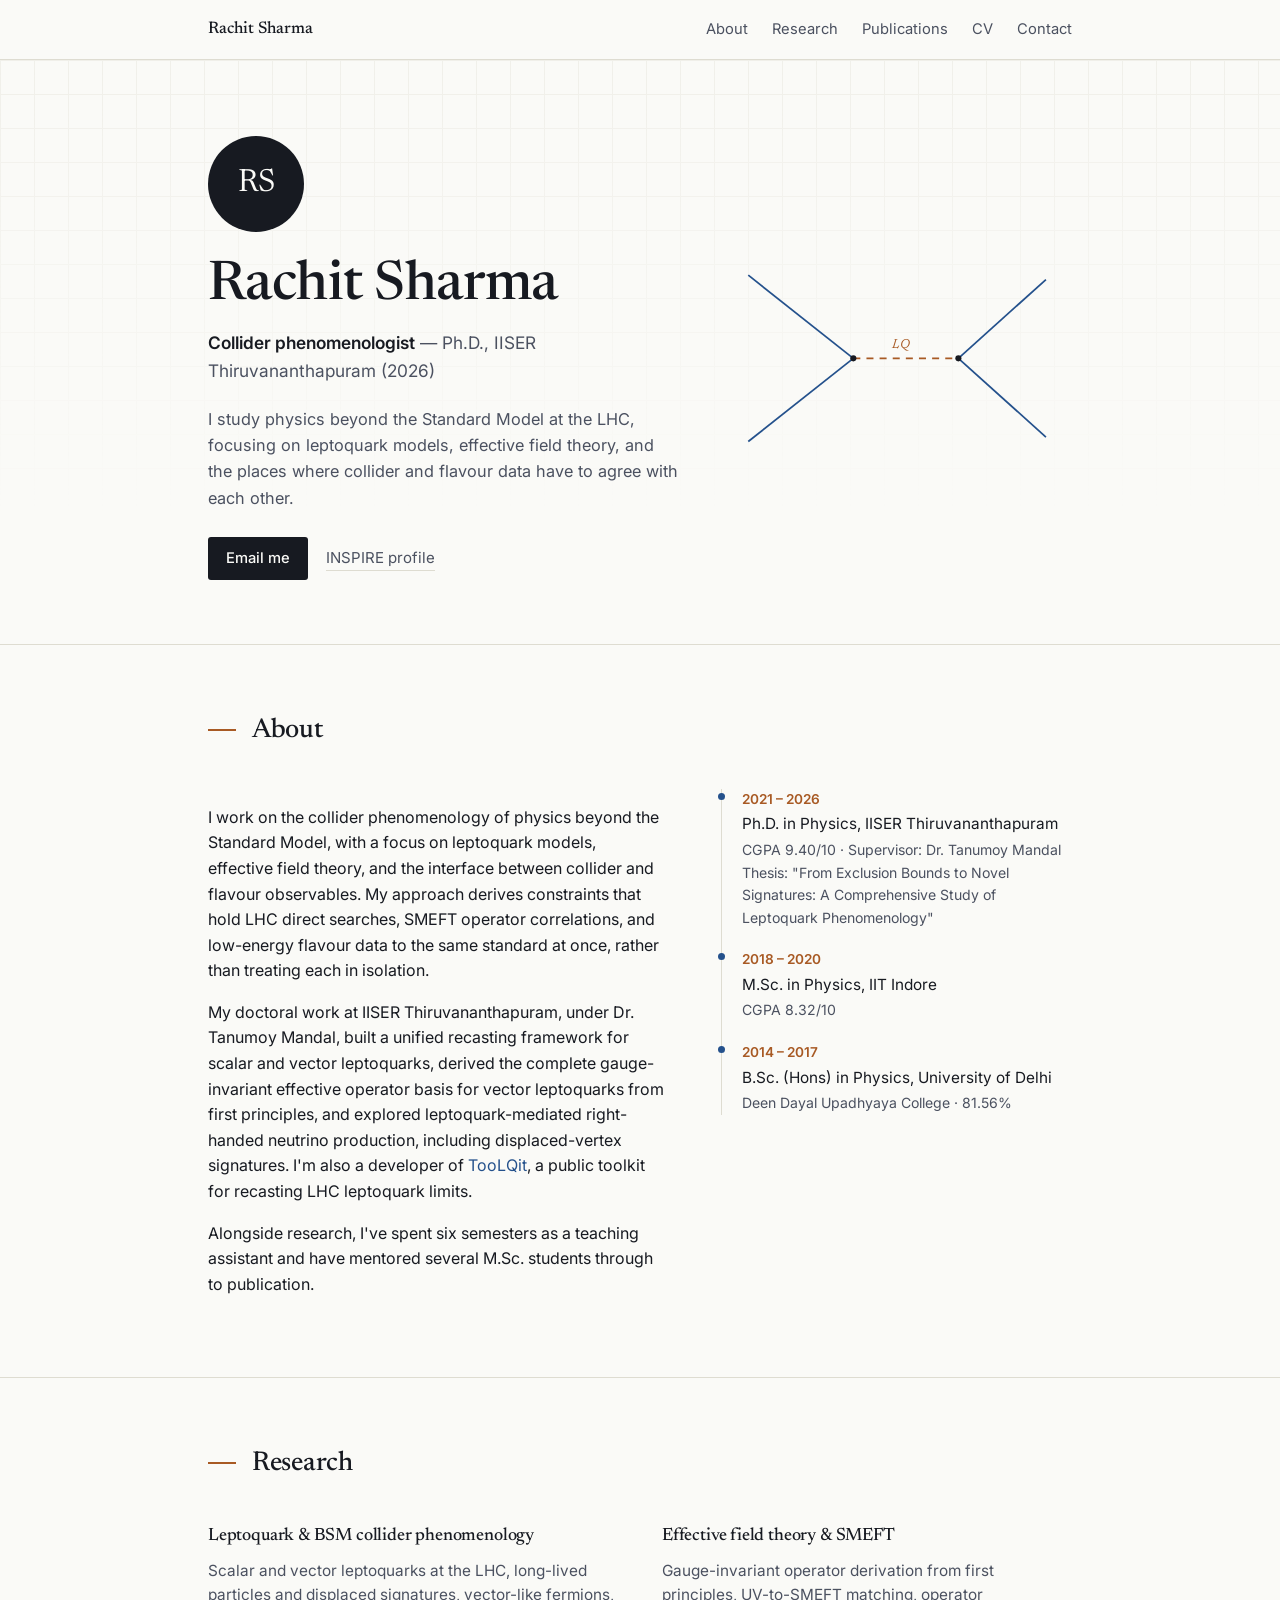
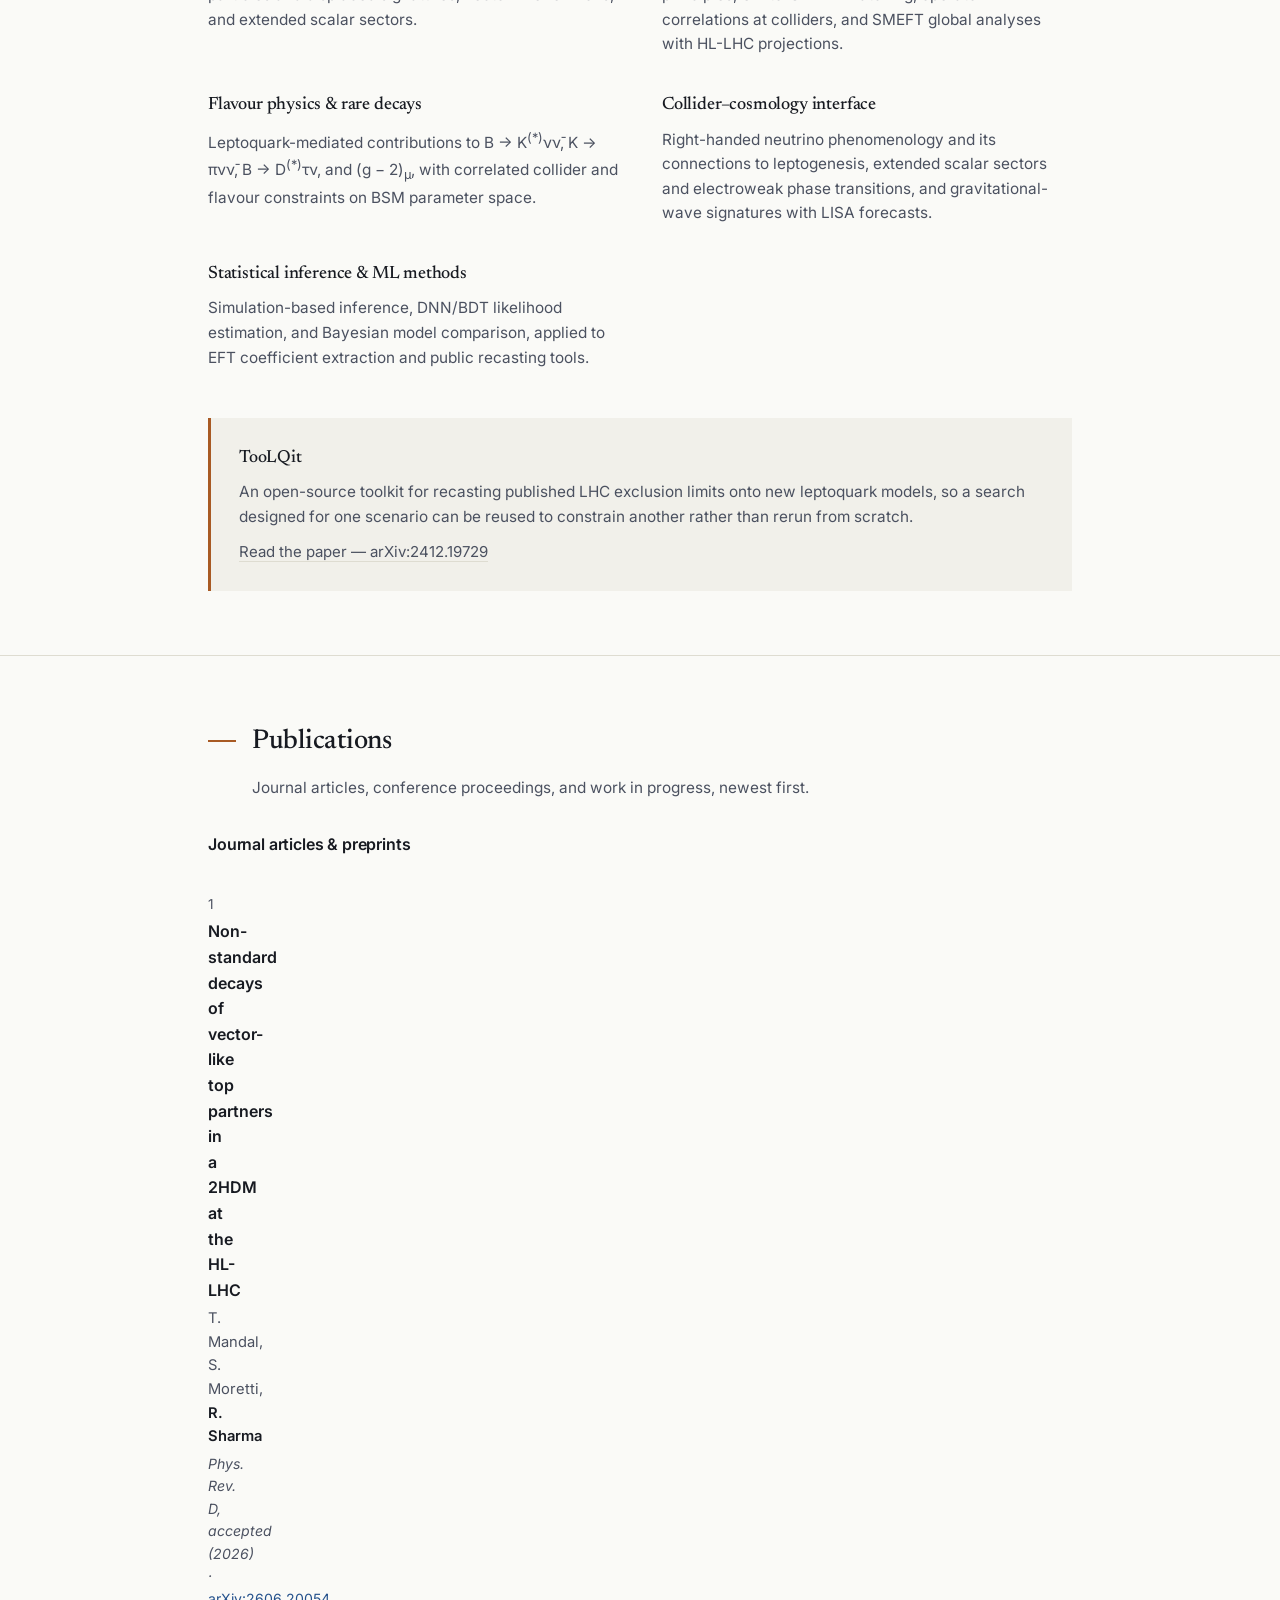
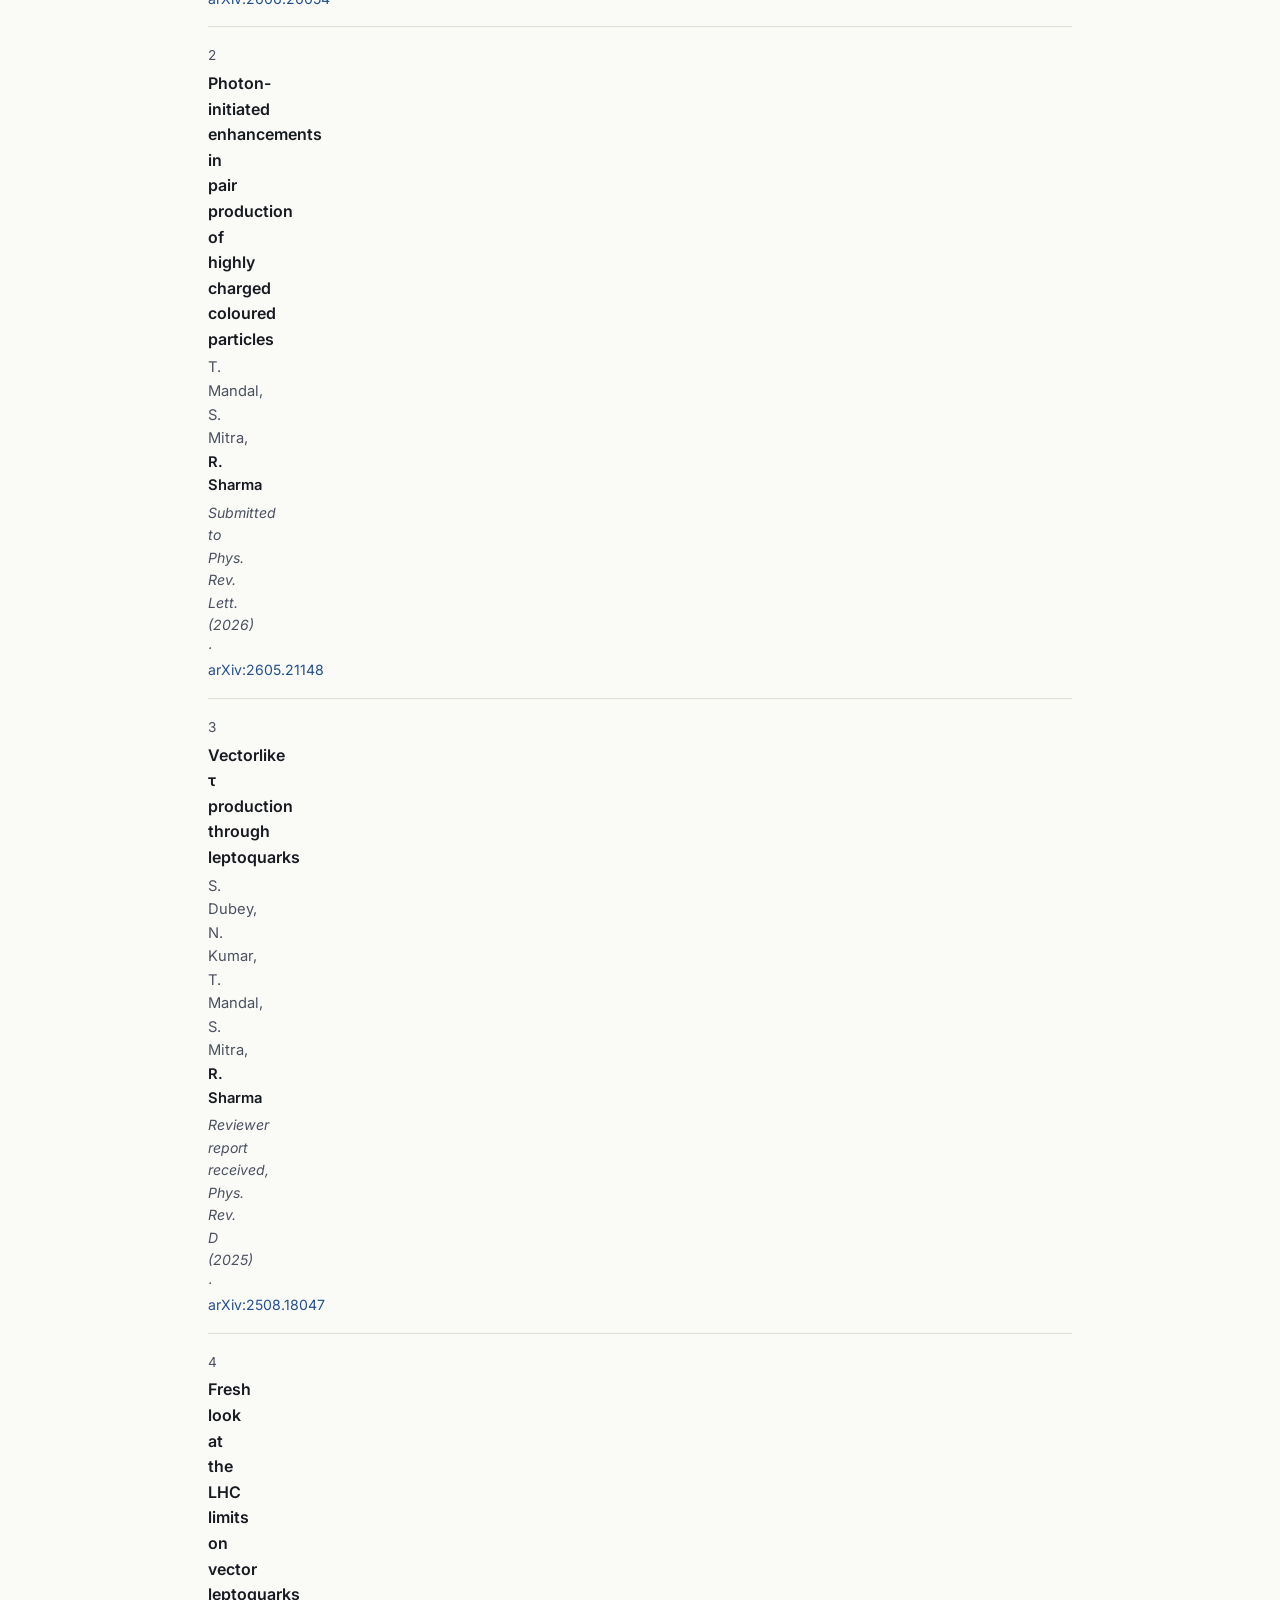
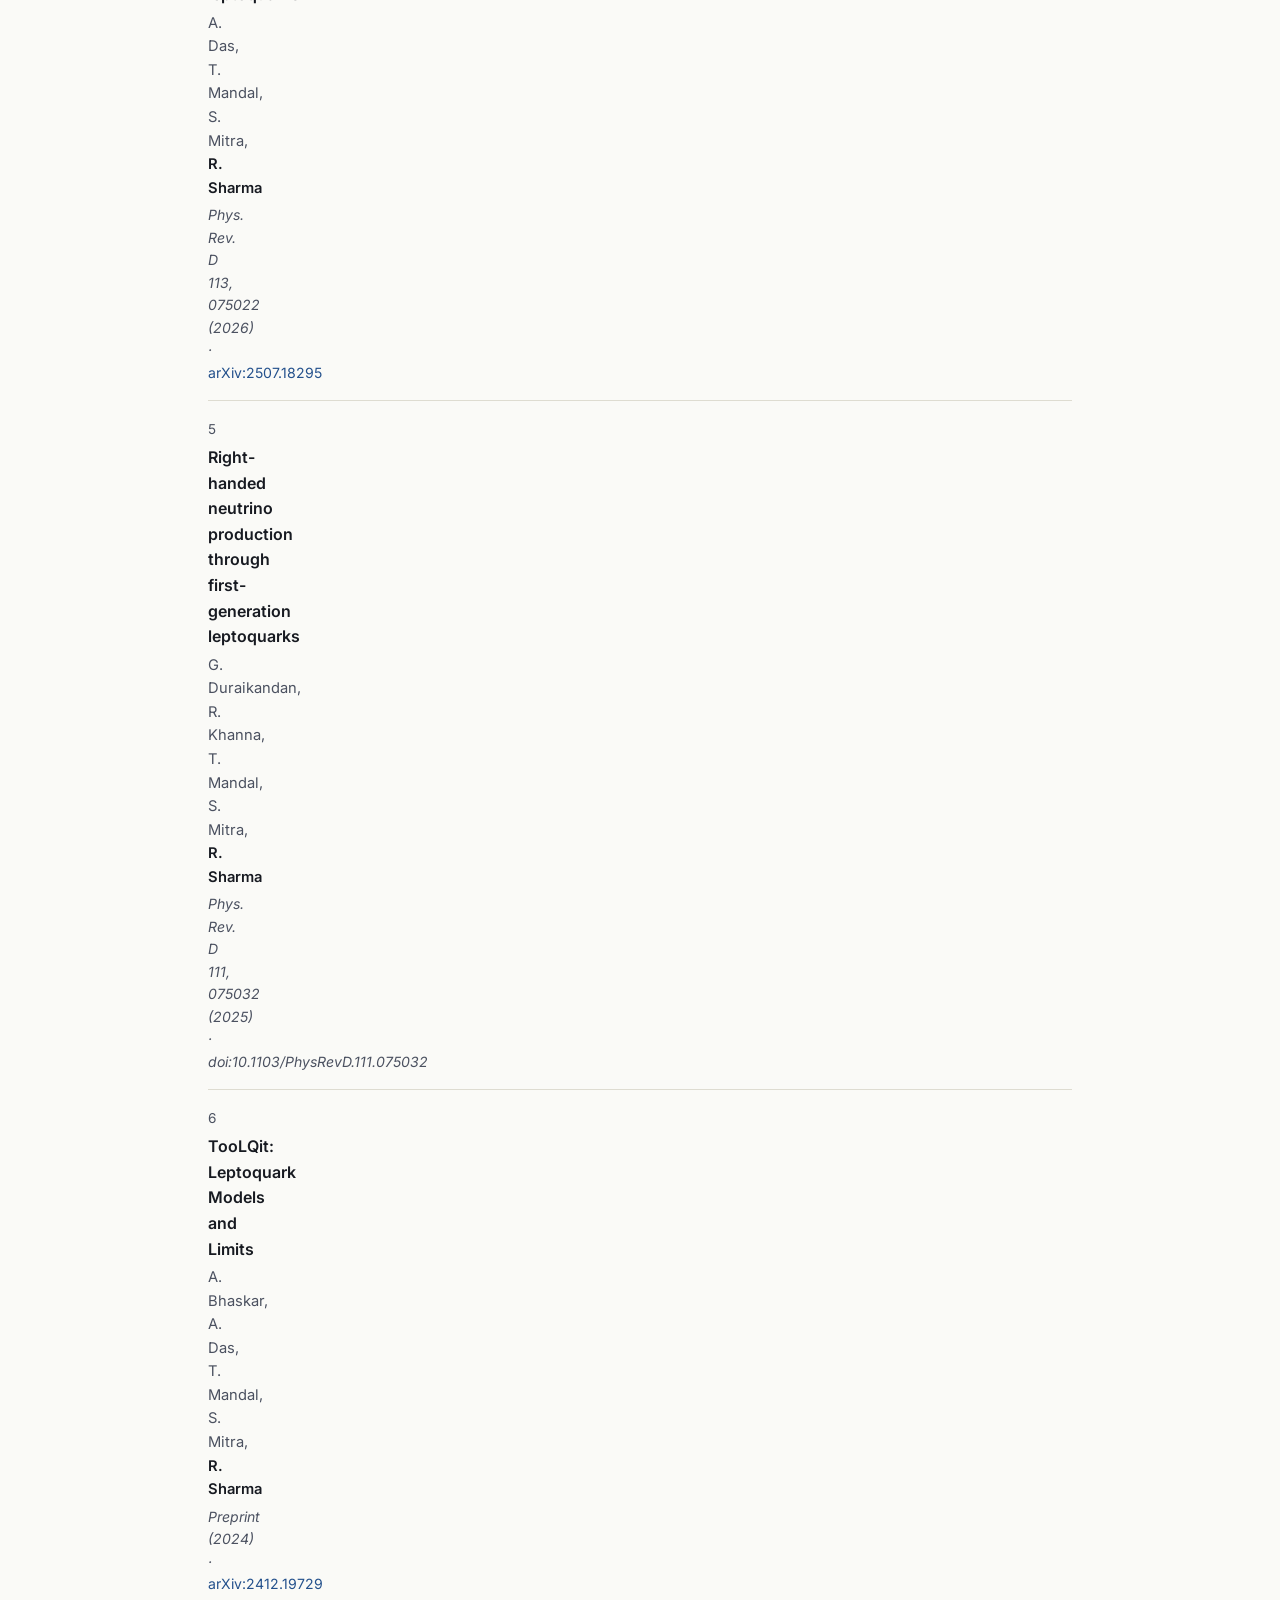
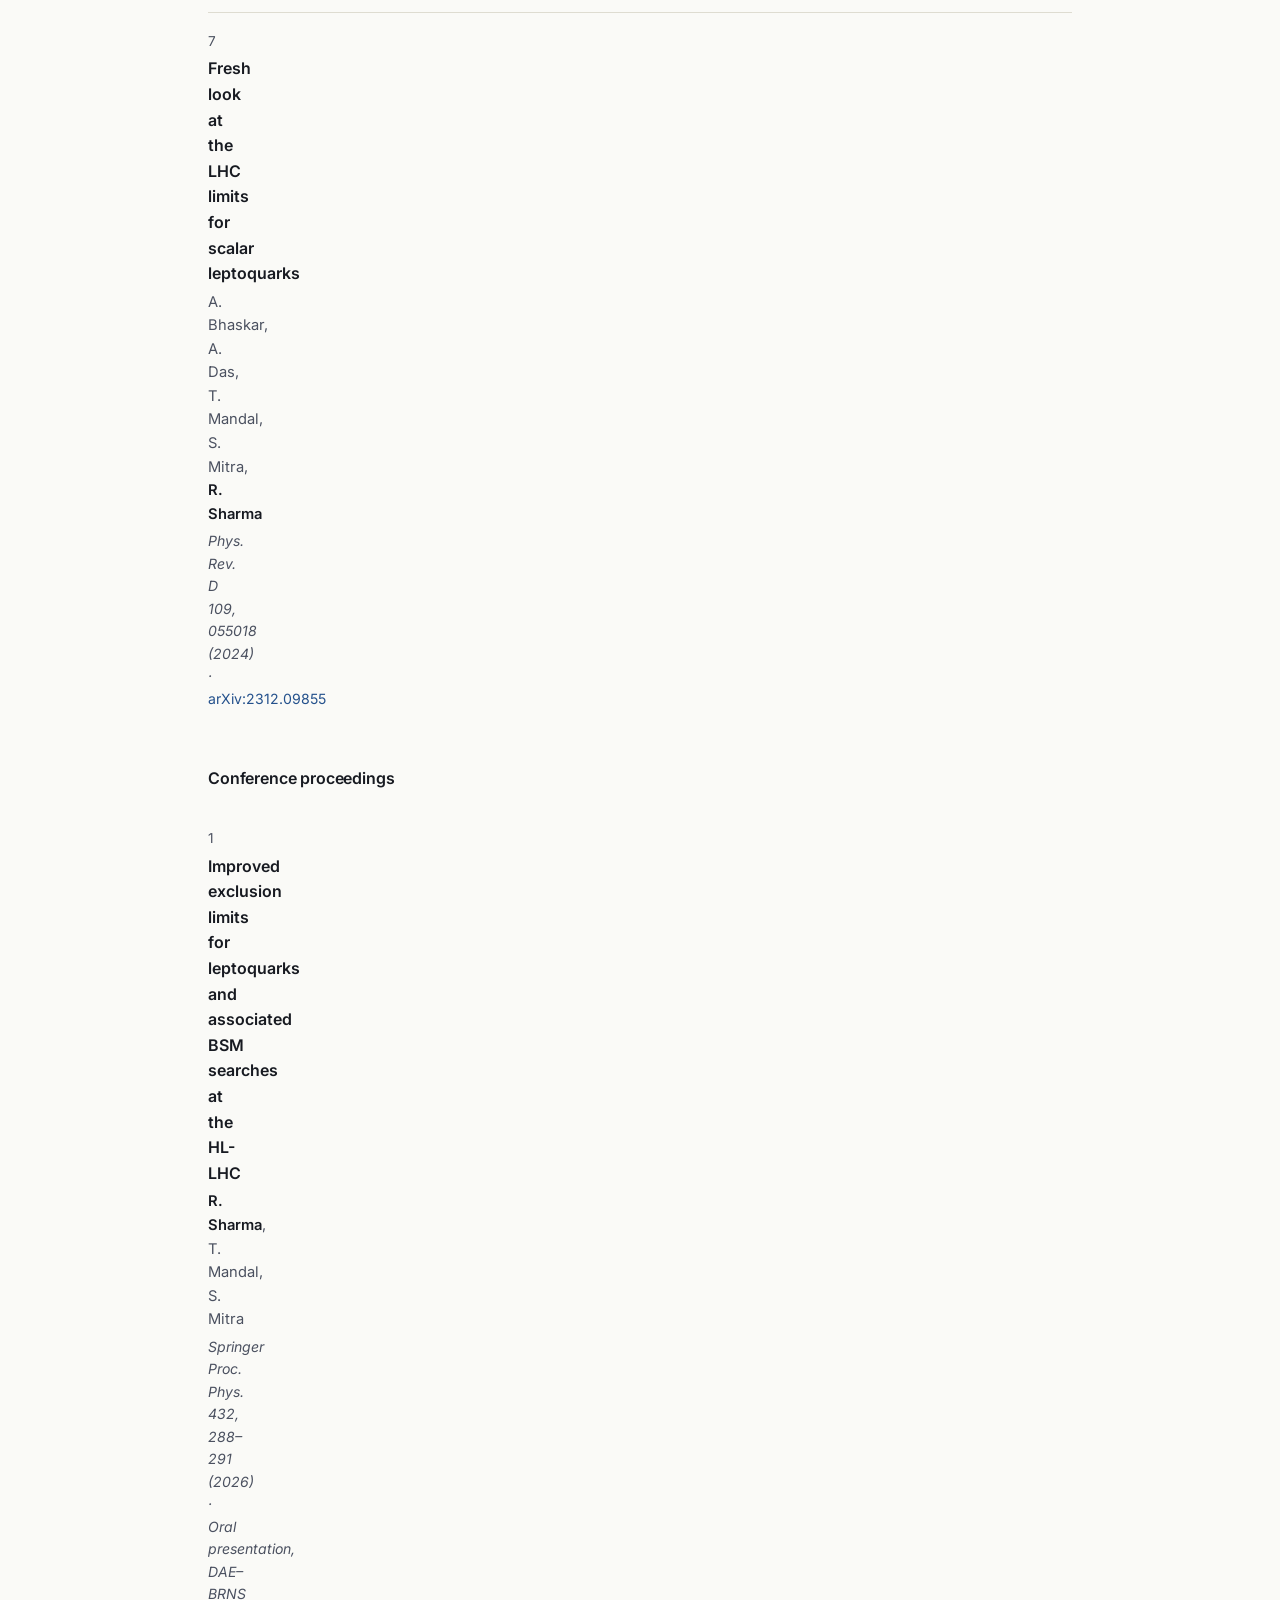
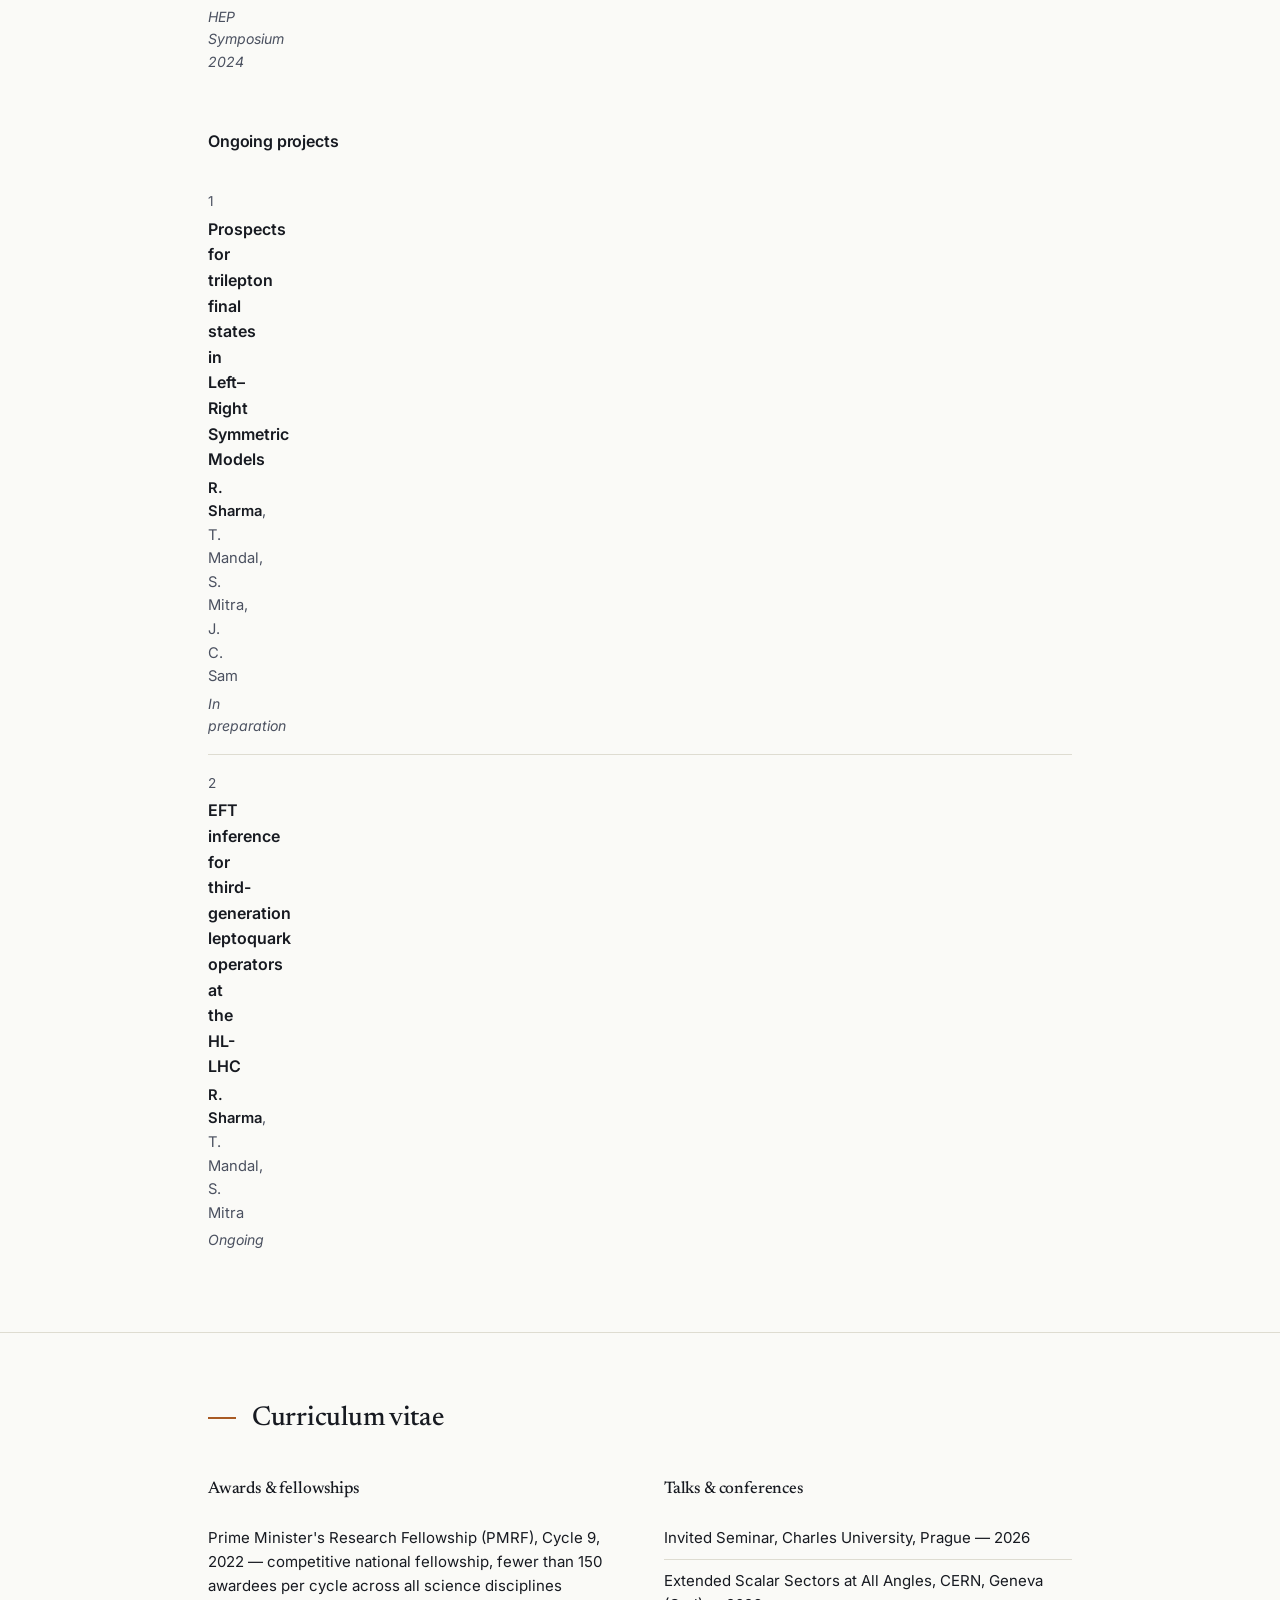
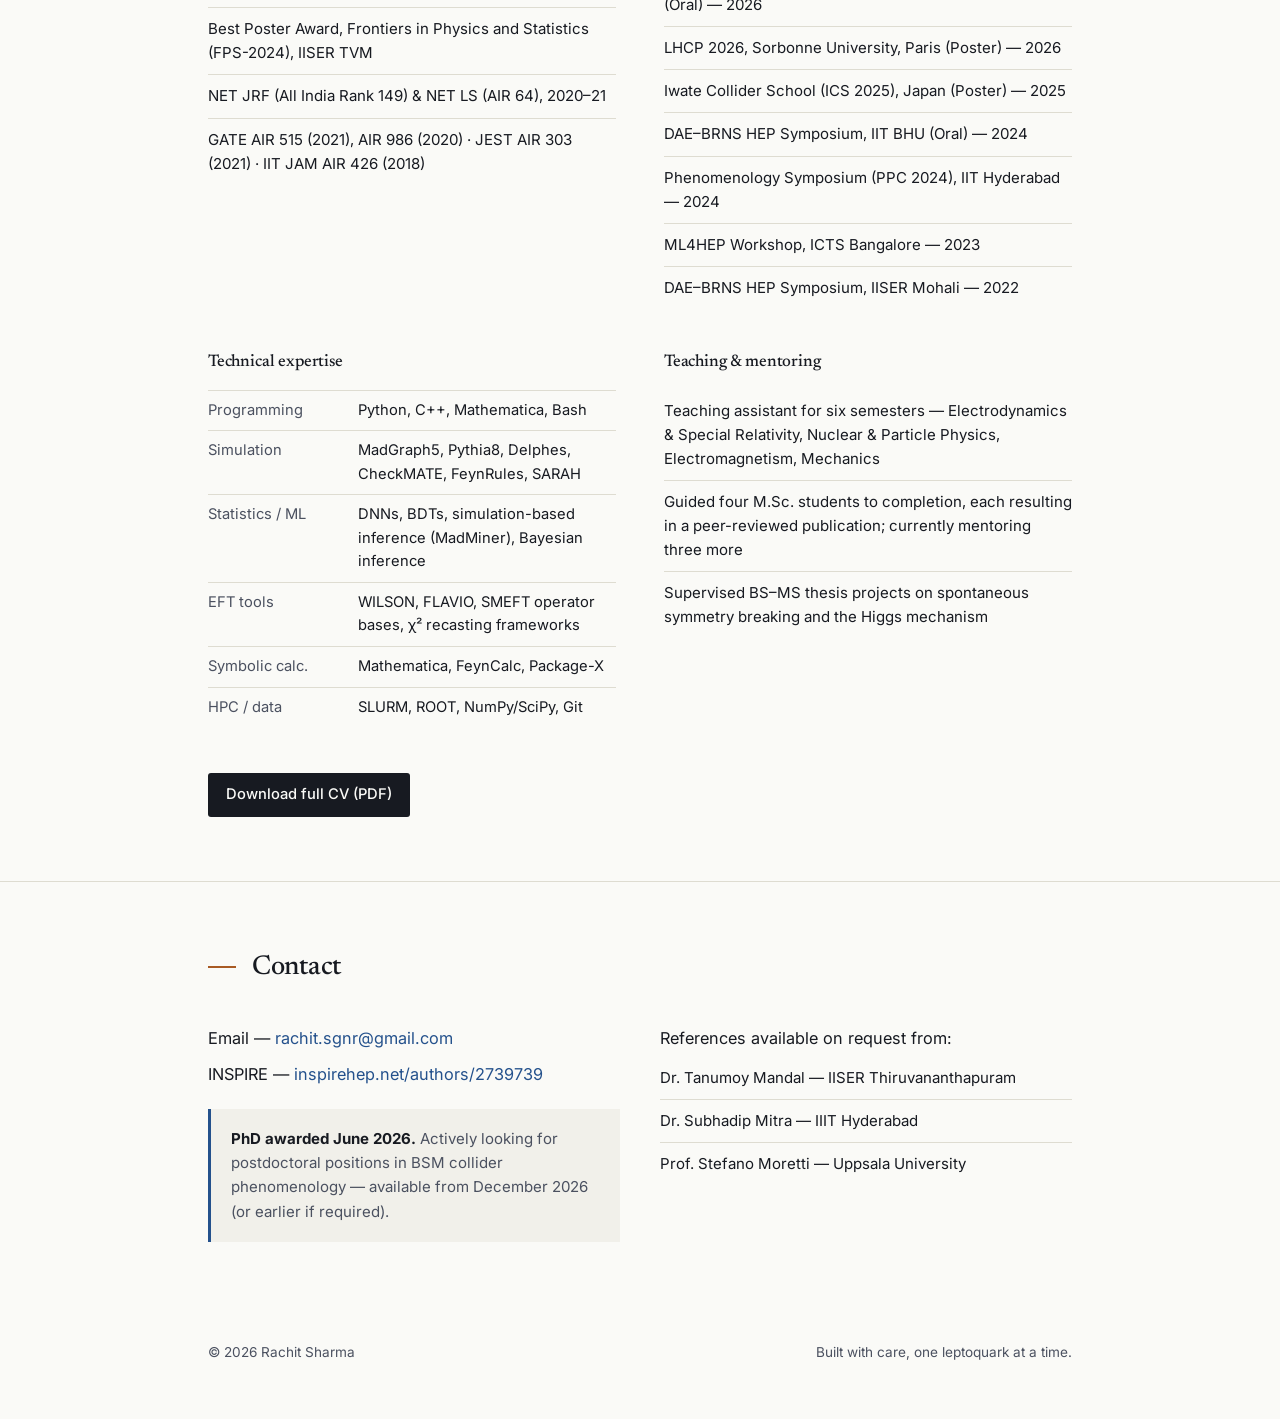
==== index.html @ a9fa2227 "Add files via upload" ====
<!DOCTYPE html>
<html lang="en">
<head>
<meta charset="UTF-8">
<meta name="viewport" content="width=device-width, initial-scale=1.0">
<title>Rachit Sharma — Collider Phenomenology</title>
<meta name="description" content="Rachit Sharma is a physicist working on the collider phenomenology of leptoquarks, effective field theory, and the flavour–collider interface.">
<meta property="og:title" content="Rachit Sharma">
<meta property="og:description" content="Collider phenomenologist working on leptoquarks, effective field theory, and the flavour–collider interface.">
<meta property="og:type" content="website">
<link rel="icon" href="data:image/svg+xml,%3Csvg xmlns='http://www.w3.org/2000/svg' viewBox='0 0 64 64'%3E%3Crect width='64' height='64' rx='10' fill='%23171A21'/%3E%3Ctext x='32' y='44' font-family='Georgia,serif' font-size='34' fill='%23FAFAF7' text-anchor='middle'%3ER%3C/text%3E%3C/svg%3E">
<link rel="preconnect" href="https://fonts.googleapis.com">
<link rel="preconnect" href="https://fonts.gstatic.com" crossorigin>
<link href="https://fonts.googleapis.com/css2?family=Newsreader:ital,wght@0,400;0,500;0,600;1,400;1,500&family=Inter:wght@400;500;600;700&display=swap" rel="stylesheet">
<style>
  :root{
    --paper:#FAFAF7;
    --paper-alt:#F1F0EA;
    --ink:#171A21;
    --ink-soft:#4B5160;
    --line:#DEDCD1;
    --accent:#24518C;
    --accent-warm:#A85A24;
  }

  *{box-sizing:border-box;}
  html{scroll-behavior:smooth;}

  body{
    margin:0;
    background:var(--paper);
    color:var(--ink);
    font-family:'Inter',-apple-system,BlinkMacSystemFont,"Segoe UI",sans-serif;
    font-size:16px;
    line-height:1.6;
    -webkit-font-smoothing:antialiased;
  }

  h1,h2,h3,.serif{
    font-family:'Newsreader', Georgia, 'Times New Roman', serif;
    font-weight:500;
    letter-spacing:-0.01em;
    color:var(--ink);
  }

  a{color:var(--accent); text-decoration:none;}
  a:hover{text-decoration:underline;}
  a:focus-visible, button:focus-visible{
    outline:2px solid var(--accent);
    outline-offset:3px;
  }

  .wrap{
    max-width:920px;
    margin:0 auto;
    padding:0 28px;
  }
  .prose{max-width:640px;}

  /* ---------- Nav ---------- */
  header.site{
    position:sticky; top:0; z-index:20;
    background:rgba(250,250,247,0.92);
    backdrop-filter:saturate(180%) blur(8px);
    border-bottom:1px solid var(--line);
  }
  .navbar{
    display:flex; align-items:center; justify-content:space-between;
    padding:16px 28px;
    max-width:920px; margin:0 auto;
  }
  .navbar .name{
    font-family:'Newsreader', serif;
    font-size:1.05rem;
    font-weight:500;
  }
  .navbar .name a{color:var(--ink);}
  nav.links{display:flex; gap:24px;}
  nav.links a{
    color:var(--ink-soft);
    font-size:0.92rem;
  }
  nav.links a:hover{color:var(--accent); text-decoration:none;}
  .nav-toggle{display:none;}

  @media (max-width:640px){
    nav.links{
      position:fixed; inset:56px 0 auto 0;
      background:var(--paper);
      border-bottom:1px solid var(--line);
      flex-direction:column;
      gap:0;
      padding:8px 28px 16px;
      transform:translateY(-8px);
      opacity:0;
      pointer-events:none;
      transition:opacity .15s ease, transform .15s ease;
    }
    nav.links a{padding:10px 0; border-bottom:1px solid var(--line);}
    nav.links a:last-child{border-bottom:none;}
    .nav-toggle{
      display:inline-flex; align-items:center; justify-content:center;
      width:34px; height:34px;
      background:none; border:1px solid var(--line); border-radius:6px;
      cursor:pointer;
    }
    .nav-toggle span, .nav-toggle span::before, .nav-toggle span::after{
      content:""; display:block; width:16px; height:1.5px; background:var(--ink);
      position:relative;
    }
    .nav-toggle span::before{position:absolute; top:-5px;}
    .nav-toggle span::after{position:absolute; top:5px;}
    body.nav-open nav.links{opacity:1; pointer-events:auto; transform:translateY(0);}
  }

  /* ---------- Hero ---------- */
  .hero{
    position:relative;
    padding:76px 0 64px;
    overflow:hidden;
  }
  .hero::before{
    content:"";
    position:absolute; inset:0;
    background-image:
      linear-gradient(var(--line) 1px, transparent 1px),
      linear-gradient(90deg, var(--line) 1px, transparent 1px);
    background-size:34px 34px;
    opacity:0.35;
    mask-image:linear-gradient(to bottom, black, transparent 78%);
    -webkit-mask-image:linear-gradient(to bottom, black, transparent 78%);
  }
  .hero-inner{
    position:relative;
    display:grid;
    grid-template-columns:1.15fr 0.85fr;
    gap:40px;
    align-items:center;
  }
  .eyebrow-photo{
    width:96px; height:96px; border-radius:50%;
    background:var(--ink);
    color:var(--paper);
    display:flex; align-items:center; justify-content:center;
    font-family:'Newsreader', serif;
    font-size:2rem;
    margin-bottom:26px;
  }
  h1.title{
    font-size:clamp(2.4rem, 5vw, 3.4rem);
    line-height:1.05;
    margin:0 0 14px;
  }
  .role-line{
    font-size:1.08rem;
    color:var(--ink-soft);
    margin:0 0 22px;
  }
  .role-line strong{color:var(--ink); font-weight:600;}
  .hero p.lead{
    max-width:54ch;
    color:var(--ink-soft);
    font-size:1.02rem;
    margin:0 0 26px;
  }
  .hero-links{display:flex; gap:18px; flex-wrap:wrap; align-items:center;}
  .btn{
    display:inline-block;
    padding:10px 18px;
    background:var(--ink);
    color:var(--paper);
    border-radius:3px;
    font-size:0.92rem;
    font-weight:500;
  }
  .btn:hover{background:var(--accent); text-decoration:none; color:var(--paper);}
  .text-link{font-size:0.94rem; color:var(--ink-soft); border-bottom:1px solid var(--line);}
  .text-link:hover{color:var(--accent); border-color:var(--accent); text-decoration:none;}

  .diagram-wrap{position:relative;}
  .diagram-wrap svg{width:100%; height:auto; display:block;}

  @media (max-width:760px){
    .hero-inner{grid-template-columns:1fr;}
    .diagram-wrap{order:-1; max-width:260px; margin:0 auto 8px;}
  }

  /* ---------- Sections ---------- */
  section{
    padding:64px 0;
    border-top:1px solid var(--line);
  }
  .section-head{
    display:flex;
    gap:16px;
    align-items:baseline;
    margin-bottom:36px;
  }
  .section-head .rule{
    width:28px; height:2px; background:var(--accent-warm);
    flex:none;
    transform:translateY(-6px);
  }
  .section-head h2{font-size:1.7rem; margin:0;}
  .section-sub{
    color:var(--ink-soft);
    font-size:0.96rem;
    margin:-24px 0 32px 44px;
  }

  /* About / timeline */
  .about-grid{
    display:grid;
    grid-template-columns:1.3fr 1fr;
    gap:56px;
  }
  .timeline{list-style:none; margin:0; padding:0;}
  .timeline li{
    padding:0 0 20px 20px;
    border-left:1px solid var(--line);
    position:relative;
  }
  .timeline li:last-child{padding-bottom:0;}
  .timeline li::before{
    content:"";
    position:absolute; left:-4px; top:4px;
    width:7px; height:7px; border-radius:50%;
    background:var(--accent);
  }
  .timeline .yr{font-size:0.85rem; color:var(--accent-warm); font-weight:600;}
  .timeline .what{margin:2px 0 0; font-size:0.96rem;}
  .timeline .sub{color:var(--ink-soft); font-size:0.88rem; margin:2px 0 0;}

  @media (max-width:760px){
    .about-grid{grid-template-columns:1fr; gap:36px;}
  }

  /* Research */
  .topics{
    display:grid;
    grid-template-columns:1fr 1fr;
    gap:34px 44px;
  }
  .topic h3{font-size:1.12rem; margin:0 0 8px;}
  .topic p{color:var(--ink-soft); font-size:0.96rem; margin:0;}
  @media (max-width:760px){.topics{grid-template-columns:1fr;}}

  .callout{
    margin-top:48px;
    padding:26px 28px;
    background:var(--paper-alt);
    border-left:3px solid var(--accent-warm);
  }
  .callout h3{margin:0 0 8px; font-size:1.1rem;}
  .callout p{margin:0 0 10px; color:var(--ink-soft); font-size:0.96rem;}

  /* Publications */
  .pub-group{margin-bottom:40px;}
  .pub-group:last-child{margin-bottom:0;}
  .pub-group > h3{
    font-size:1rem; text-transform:none; font-weight:600;
    color:var(--ink); margin:0 0 18px;
    font-family:'Inter', sans-serif;
  }
  ol.pubs{list-style:none; margin:0; padding:0; counter-reset:pub;}
  ol.pubs li{
    counter-increment:pub;
    padding:16px 0;
    border-top:1px solid var(--line);
    display:grid;
    grid-template-columns:26px 1fr;
    gap:4px 14px;
  }
  ol.pubs li:first-child{border-top:none;}
  ol.pubs li::before{
    content:counter(pub);
    color:var(--ink-soft);
    font-size:0.85rem;
    padding-top:2px;
  }
  .pub-title{font-weight:600; font-size:1rem; margin:0 0 4px;}
  .pub-authors{font-size:0.92rem; color:var(--ink-soft); margin:0 0 4px;}
  .pub-authors .me{color:var(--ink); font-weight:600;}
  .pub-meta{font-size:0.88rem; color:var(--ink-soft); font-style:italic; margin:0;}
  .pub-meta a{font-style:normal;}

  /* CV */
  .cv-cols{display:grid; grid-template-columns:1fr 1fr; gap:40px 48px;}
  .cv-block h3{font-size:1.05rem; margin:0 0 14px;}
  ul.plain{list-style:none; margin:0; padding:0;}
  ul.plain li{
    padding:9px 0; border-top:1px solid var(--line);
    font-size:0.94rem;
  }
  ul.plain li:first-child{border-top:none;}
  .skill-row{display:grid; grid-template-columns:140px 1fr; gap:10px; padding:8px 0; border-top:1px solid var(--line); font-size:0.92rem;}
  .skill-row:first-child{border-top:none;}
  .skill-row .k{color:var(--ink-soft);}
  @media (max-width:760px){.cv-cols{grid-template-columns:1fr;}}

  .cv-download{margin-top:46px; text-align:left;}

  /* Contact */
  .contact-grid{display:grid; grid-template-columns:1fr 1fr; gap:40px;}
  .contact-line{font-size:1.02rem; margin:0 0 10px;}
  .status-note{
    margin-top:22px; padding:18px 20px;
    background:var(--paper-alt);
    border-left:3px solid var(--accent);
    font-size:0.94rem;
    color:var(--ink-soft);
  }
  .status-note strong{color:var(--ink);}
  @media (max-width:760px){.contact-grid{grid-template-columns:1fr;}}

  footer{
    padding:36px 0 56px;
    color:var(--ink-soft);
    font-size:0.85rem;
    display:flex; justify-content:space-between; flex-wrap:wrap; gap:10px;
  }

  @media (prefers-reduced-motion: reduce){
    html{scroll-behavior:auto;}
    *{transition:none !important;}
  }
</style>
</head>
<body>

<header class="site">
  <div class="navbar">
    <span class="name"><a href="#top">Rachit Sharma</a></span>
    <button class="nav-toggle" aria-label="Toggle navigation" onclick="document.body.classList.toggle('nav-open')"><span></span></button>
    <nav class="links" aria-label="Primary">
      <a href="#about">About</a>
      <a href="#research">Research</a>
      <a href="#publications">Publications</a>
      <a href="#cv">CV</a>
      <a href="#contact">Contact</a>
    </nav>
  </div>
</header>

<main id="top">

  <!-- ================= HERO ================= -->
  <section class="hero" style="border-top:none; padding-top:76px;">
    <div class="wrap hero-inner">
      <div>
        <div class="eyebrow-photo" role="img" aria-label="Photo placeholder — initials RS">RS</div>
        <h1 class="title">Rachit Sharma</h1>
        <p class="role-line"><strong>Collider phenomenologist</strong> — Ph.D., IISER Thiruvananthapuram (2026)</p>
        <p class="lead">I study physics beyond the Standard Model at the LHC, focusing on leptoquark models, effective field theory, and the places where collider and flavour data have to agree with each other.</p>
        <div class="hero-links">
          <a class="btn" href="mailto:rachit.sgnr@gmail.com">Email me</a>
          <a class="text-link" href="https://inspirehep.net/authors/2739739" target="_blank" rel="noopener">INSPIRE profile</a>
        </div>
      </div>
      <div class="diagram-wrap" aria-hidden="true">
        <svg viewBox="0 0 400 300" xmlns="http://www.w3.org/2000/svg">
          <line x1="30" y1="55" x2="150" y2="150" stroke="#24518C" stroke-width="2"/>
          <line x1="30" y1="245" x2="150" y2="150" stroke="#24518C" stroke-width="2"/>
          <line x1="150" y1="150" x2="270" y2="150" stroke="#A85A24" stroke-width="2" stroke-dasharray="8 7"/>
          <line x1="270" y1="150" x2="370" y2="60" stroke="#24518C" stroke-width="2"/>
          <line x1="270" y1="150" x2="370" y2="240" stroke="#24518C" stroke-width="2"/>
          <circle cx="150" cy="150" r="3.5" fill="#171A21"/>
          <circle cx="270" cy="150" r="3.5" fill="#171A21"/>
          <text x="205" y="138" font-family="Newsreader, serif" font-style="italic" font-size="15" fill="#A85A24" text-anchor="middle">LQ</text>
        </svg>
      </div>
    </div>
  </section>

  <!-- ================= ABOUT ================= -->
  <section id="about">
    <div class="wrap">
      <div class="section-head"><span class="rule"></span><h2>About</h2></div>
      <div class="about-grid">
        <div class="prose">
          <p>I work on the collider phenomenology of physics beyond the Standard Model, with a focus on leptoquark models, effective field theory, and the interface between collider and flavour observables. My approach derives constraints that hold LHC direct searches, SMEFT operator correlations, and low-energy flavour data to the same standard at once, rather than treating each in isolation.</p>
          <p>My doctoral work at IISER Thiruvananthapuram, under Dr. Tanumoy Mandal, built a unified recasting framework for scalar and vector leptoquarks, derived the complete gauge-invariant effective operator basis for vector leptoquarks from first principles, and explored leptoquark-mediated right-handed neutrino production, including displaced-vertex signatures. I'm also a developer of <a href="https://arxiv.org/abs/2412.19729" target="_blank" rel="noopener">TooLQit</a>, a public toolkit for recasting LHC leptoquark limits.</p>
          <p>Alongside research, I've spent six semesters as a teaching assistant and have mentored several M.Sc. students through to publication.</p>
        </div>
        <ul class="timeline">
          <li>
            <div class="yr">2021 – 2026</div>
            <p class="what">Ph.D. in Physics, IISER Thiruvananthapuram</p>
            <p class="sub">CGPA 9.40/10 · Supervisor: Dr. Tanumoy Mandal<br>Thesis: "From Exclusion Bounds to Novel Signatures: A Comprehensive Study of Leptoquark Phenomenology"</p>
          </li>
          <li>
            <div class="yr">2018 – 2020</div>
            <p class="what">M.Sc. in Physics, IIT Indore</p>
            <p class="sub">CGPA 8.32/10</p>
          </li>
          <li>
            <div class="yr">2014 – 2017</div>
            <p class="what">B.Sc. (Hons) in Physics, University of Delhi</p>
            <p class="sub">Deen Dayal Upadhyaya College · 81.56%</p>
          </li>
        </ul>
      </div>
    </div>
  </section>

  <!-- ================= RESEARCH ================= -->
  <section id="research">
    <div class="wrap">
      <div class="section-head"><span class="rule"></span><h2>Research</h2></div>
      <div class="topics">
        <div class="topic">
          <h3>Leptoquark &amp; BSM collider phenomenology</h3>
          <p>Scalar and vector leptoquarks at the LHC, long-lived particles and displaced signatures, vector-like fermions, and extended scalar sectors.</p>
        </div>
        <div class="topic">
          <h3>Effective field theory &amp; SMEFT</h3>
          <p>Gauge-invariant operator derivation from first principles, UV-to-SMEFT matching, operator correlations at colliders, and SMEFT global analyses with HL-LHC projections.</p>
        </div>
        <div class="topic">
          <h3>Flavour physics &amp; rare decays</h3>
          <p>Leptoquark-mediated contributions to B → K<sup>(*)</sup>νν̄, K → πνν̄, B → D<sup>(*)</sup>τν, and (g − 2)<sub>μ</sub>, with correlated collider and flavour constraints on BSM parameter space.</p>
        </div>
        <div class="topic">
          <h3>Collider–cosmology interface</h3>
          <p>Right-handed neutrino phenomenology and its connections to leptogenesis, extended scalar sectors and electroweak phase transitions, and gravitational-wave signatures with LISA forecasts.</p>
        </div>
        <div class="topic">
          <h3>Statistical inference &amp; ML methods</h3>
          <p>Simulation-based inference, DNN/BDT likelihood estimation, and Bayesian model comparison, applied to EFT coefficient extraction and public recasting tools.</p>
        </div>
      </div>

      <div class="callout">
        <h3>TooLQit</h3>
        <p>An open-source toolkit for recasting published LHC exclusion limits onto new leptoquark models, so a search designed for one scenario can be reused to constrain another rather than rerun from scratch.</p>
        <a class="text-link" href="https://arxiv.org/abs/2412.19729" target="_blank" rel="noopener">Read the paper — arXiv:2412.19729</a>
      </div>
    </div>
  </section>

  <!-- ================= PUBLICATIONS ================= -->
  <section id="publications">
    <div class="wrap">
      <div class="section-head"><span class="rule"></span><h2>Publications</h2></div>
      <p class="section-sub">Journal articles, conference proceedings, and work in progress, newest first.</p>

      <div class="pub-group">
        <h3>Journal articles &amp; preprints</h3>
        <ol class="pubs">
          <li>
            <div></div>
            <div>
              <p class="pub-title">Non-standard decays of vector-like top partners in a 2HDM at the HL-LHC</p>
              <p class="pub-authors">T. Mandal, S. Moretti, <span class="me">R. Sharma</span></p>
              <p class="pub-meta">Phys. Rev. D, accepted (2026) · <a href="https://arxiv.org/abs/2606.20054" target="_blank" rel="noopener">arXiv:2606.20054</a></p>
            </div>
          </li>
          <li>
            <div></div>
            <div>
              <p class="pub-title">Photon-initiated enhancements in pair production of highly charged coloured particles</p>
              <p class="pub-authors">T. Mandal, S. Mitra, <span class="me">R. Sharma</span></p>
              <p class="pub-meta">Submitted to Phys. Rev. Lett. (2026) · <a href="https://arxiv.org/abs/2605.21148" target="_blank" rel="noopener">arXiv:2605.21148</a></p>
            </div>
          </li>
          <li>
            <div></div>
            <div>
              <p class="pub-title">Vectorlike τ production through leptoquarks</p>
              <p class="pub-authors">S. Dubey, N. Kumar, T. Mandal, S. Mitra, <span class="me">R. Sharma</span></p>
              <p class="pub-meta">Reviewer report received, Phys. Rev. D (2025) · <a href="https://arxiv.org/abs/2508.18047" target="_blank" rel="noopener">arXiv:2508.18047</a></p>
            </div>
          </li>
          <li>
            <div></div>
            <div>
              <p class="pub-title">Fresh look at the LHC limits on vector leptoquarks</p>
              <p class="pub-authors">A. Das, T. Mandal, S. Mitra, <span class="me">R. Sharma</span></p>
              <p class="pub-meta">Phys. Rev. D 113, 075022 (2026) · <a href="https://arxiv.org/abs/2507.18295" target="_blank" rel="noopener">arXiv:2507.18295</a></p>
            </div>
          </li>
          <li>
            <div></div>
            <div>
              <p class="pub-title">Right-handed neutrino production through first-generation leptoquarks</p>
              <p class="pub-authors">G. Duraikandan, R. Khanna, T. Mandal, S. Mitra, <span class="me">R. Sharma</span></p>
              <p class="pub-meta">Phys. Rev. D 111, 075032 (2025) · doi:10.1103/PhysRevD.111.075032</p>
            </div>
          </li>
          <li>
            <div></div>
            <div>
              <p class="pub-title">TooLQit: Leptoquark Models and Limits</p>
              <p class="pub-authors">A. Bhaskar, A. Das, T. Mandal, S. Mitra, <span class="me">R. Sharma</span></p>
              <p class="pub-meta">Preprint (2024) · <a href="https://arxiv.org/abs/2412.19729" target="_blank" rel="noopener">arXiv:2412.19729</a></p>
            </div>
          </li>
          <li>
            <div></div>
            <div>
              <p class="pub-title">Fresh look at the LHC limits for scalar leptoquarks</p>
              <p class="pub-authors">A. Bhaskar, A. Das, T. Mandal, S. Mitra, <span class="me">R. Sharma</span></p>
              <p class="pub-meta">Phys. Rev. D 109, 055018 (2024) · <a href="https://arxiv.org/abs/2312.09855" target="_blank" rel="noopener">arXiv:2312.09855</a></p>
            </div>
          </li>
        </ol>
      </div>

      <div class="pub-group">
        <h3>Conference proceedings</h3>
        <ol class="pubs">
          <li>
            <div></div>
            <div>
              <p class="pub-title">Improved exclusion limits for leptoquarks and associated BSM searches at the HL-LHC</p>
              <p class="pub-authors"><span class="me">R. Sharma</span>, T. Mandal, S. Mitra</p>
              <p class="pub-meta">Springer Proc. Phys. 432, 288–291 (2026) · Oral presentation, DAE–BRNS HEP Symposium 2024</p>
            </div>
          </li>
        </ol>
      </div>

      <div class="pub-group">
        <h3>Ongoing projects</h3>
        <ol class="pubs">
          <li>
            <div></div>
            <div>
              <p class="pub-title">Prospects for trilepton final states in Left–Right Symmetric Models</p>
              <p class="pub-authors"><span class="me">R. Sharma</span>, T. Mandal, S. Mitra, J. C. Sam</p>
              <p class="pub-meta">In preparation</p>
            </div>
          </li>
          <li>
            <div></div>
            <div>
              <p class="pub-title">EFT inference for third-generation leptoquark operators at the HL-LHC</p>
              <p class="pub-authors"><span class="me">R. Sharma</span>, T. Mandal, S. Mitra</p>
              <p class="pub-meta">Ongoing</p>
            </div>
          </li>
        </ol>
      </div>
    </div>
  </section>

  <!-- ================= CV ================= -->
  <section id="cv">
    <div class="wrap">
      <div class="section-head"><span class="rule"></span><h2>Curriculum vitae</h2></div>

      <div class="cv-cols">
        <div class="cv-block">
          <h3>Awards &amp; fellowships</h3>
          <ul class="plain">
            <li>Prime Minister's Research Fellowship (PMRF), Cycle 9, 2022 — competitive national fellowship, fewer than 150 awardees per cycle across all science disciplines</li>
            <li>Best Poster Award, Frontiers in Physics and Statistics (FPS-2024), IISER TVM</li>
            <li>NET JRF (All India Rank 149) &amp; NET LS (AIR 64), 2020–21</li>
            <li>GATE AIR 515 (2021), AIR 986 (2020) · JEST AIR 303 (2021) · IIT JAM AIR 426 (2018)</li>
          </ul>
        </div>

        <div class="cv-block">
          <h3>Talks &amp; conferences</h3>
          <ul class="plain">
            <li>Invited Seminar, Charles University, Prague — 2026</li>
            <li>Extended Scalar Sectors at All Angles, CERN, Geneva (Oral) — 2026</li>
            <li>LHCP 2026, Sorbonne University, Paris (Poster) — 2026</li>
            <li>Iwate Collider School (ICS 2025), Japan (Poster) — 2025</li>
            <li>DAE–BRNS HEP Symposium, IIT BHU (Oral) — 2024</li>
            <li>Phenomenology Symposium (PPC 2024), IIT Hyderabad — 2024</li>
            <li>ML4HEP Workshop, ICTS Bangalore — 2023</li>
            <li>DAE–BRNS HEP Symposium, IISER Mohali — 2022</li>
          </ul>
        </div>

        <div class="cv-block">
          <h3>Technical expertise</h3>
          <div class="skill-row"><span class="k">Programming</span><span>Python, C++, Mathematica, Bash</span></div>
          <div class="skill-row"><span class="k">Simulation</span><span>MadGraph5, Pythia8, Delphes, CheckMATE, FeynRules, SARAH</span></div>
          <div class="skill-row"><span class="k">Statistics / ML</span><span>DNNs, BDTs, simulation-based inference (MadMiner), Bayesian inference</span></div>
          <div class="skill-row"><span class="k">EFT tools</span><span>WILSON, FLAVIO, SMEFT operator bases, χ² recasting frameworks</span></div>
          <div class="skill-row"><span class="k">Symbolic calc.</span><span>Mathematica, FeynCalc, Package-X</span></div>
          <div class="skill-row"><span class="k">HPC / data</span><span>SLURM, ROOT, NumPy/SciPy, Git</span></div>
        </div>

        <div class="cv-block">
          <h3>Teaching &amp; mentoring</h3>
          <ul class="plain">
            <li>Teaching assistant for six semesters — Electrodynamics &amp; Special Relativity, Nuclear &amp; Particle Physics, Electromagnetism, Mechanics</li>
            <li>Guided four M.Sc. students to completion, each resulting in a peer-reviewed publication; currently mentoring three more</li>
            <li>Supervised BS–MS thesis projects on spontaneous symmetry breaking and the Higgs mechanism</li>
          </ul>
        </div>
      </div>

      <div class="cv-download">
        <!-- To activate: upload your CV PDF alongside this file, named exactly as below,
             or change the href to wherever you host it. -->
        <a class="btn" href="./Rachit_Sharma_CV.pdf">Download full CV (PDF)</a>
      </div>
    </div>
  </section>

  <!-- ================= CONTACT ================= -->
  <section id="contact">
    <div class="wrap">
      <div class="section-head"><span class="rule"></span><h2>Contact</h2></div>
      <div class="contact-grid">
        <div>
          <p class="contact-line">Email — <a href="mailto:rachit.sgnr@gmail.com">rachit.sgnr@gmail.com</a></p>
          <p class="contact-line">INSPIRE — <a href="https://inspirehep.net/authors/2739739" target="_blank" rel="noopener">inspirehep.net/authors/2739739</a></p>
          <div class="status-note">
            <strong>PhD awarded June 2026.</strong> Actively looking for postdoctoral positions in BSM collider phenomenology — available from December 2026 (or earlier if required).
          </div>
        </div>
        <div>
          <p class="contact-line" style="margin-bottom:6px;">References available on request from:</p>
          <ul class="plain">
            <li>Dr. Tanumoy Mandal — IISER Thiruvananthapuram</li>
            <li>Dr. Subhadip Mitra — IIIT Hyderabad</li>
            <li>Prof. Stefano Moretti — Uppsala University</li>
          </ul>
        </div>
      </div>
    </div>
  </section>

</main>

<footer>
  <div class="wrap" style="display:flex; justify-content:space-between; width:100%; flex-wrap:wrap; gap:10px;">
    <span>© 2026 Rachit Sharma</span>
    <span>Built with care, one leptoquark at a time.</span>
  </div>
</footer>

</body>
</html>
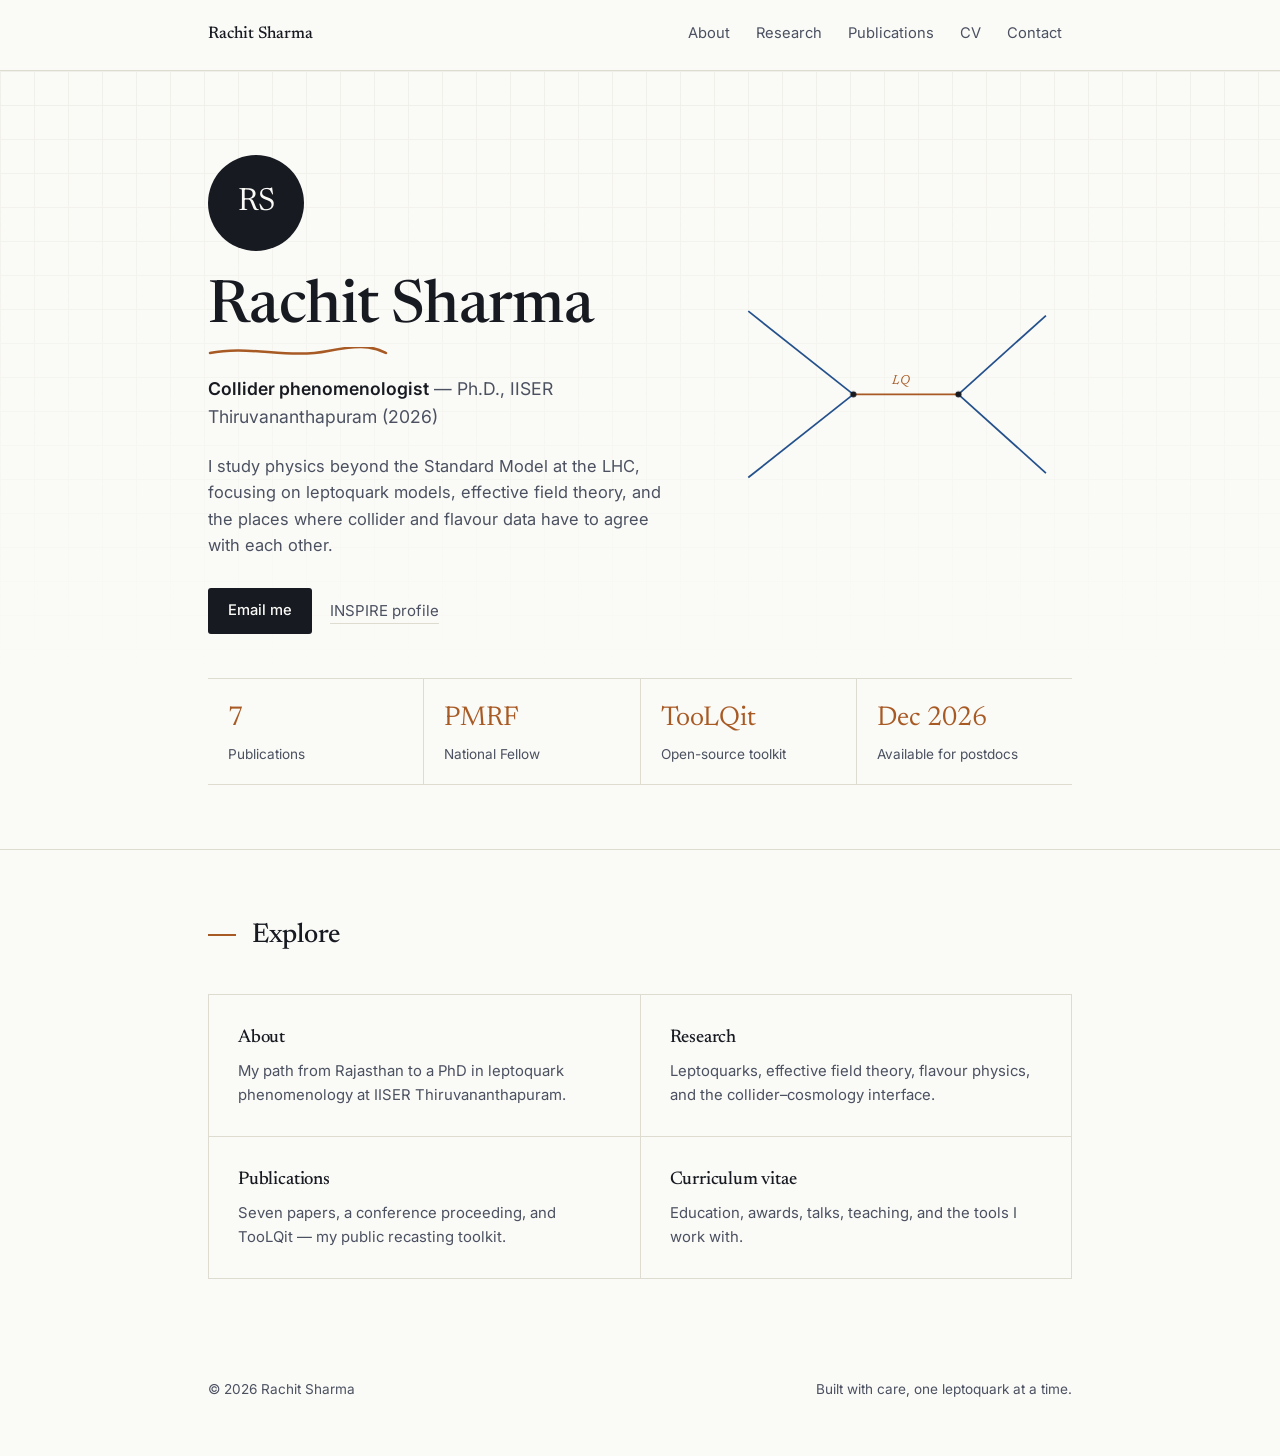
==== commit 886c7c2b: "Add files via upload" ====
--- a/index.html
+++ b/index.html
@@ -12,344 +12,34 @@
 <link rel="preconnect" href="https://fonts.googleapis.com">
 <link rel="preconnect" href="https://fonts.gstatic.com" crossorigin>
 <link href="https://fonts.googleapis.com/css2?family=Newsreader:ital,wght@0,400;0,500;0,600;1,400;1,500&family=Inter:wght@400;500;600;700&display=swap" rel="stylesheet">
-<style>
-  :root{
-    --paper:#FAFAF7;
-    --paper-alt:#F1F0EA;
-    --ink:#171A21;
-    --ink-soft:#4B5160;
-    --line:#DEDCD1;
-    --accent:#24518C;
-    --accent-warm:#A85A24;
-  }
-
-  *{box-sizing:border-box;}
-  html{scroll-behavior:smooth;}
-
-  body{
-    margin:0;
-    background:var(--paper);
-    color:var(--ink);
-    font-family:'Inter',-apple-system,BlinkMacSystemFont,"Segoe UI",sans-serif;
-    font-size:16px;
-    line-height:1.6;
-    -webkit-font-smoothing:antialiased;
-  }
-
-  h1,h2,h3,.serif{
-    font-family:'Newsreader', Georgia, 'Times New Roman', serif;
-    font-weight:500;
-    letter-spacing:-0.01em;
-    color:var(--ink);
-  }
-
-  a{color:var(--accent); text-decoration:none;}
-  a:hover{text-decoration:underline;}
-  a:focus-visible, button:focus-visible{
-    outline:2px solid var(--accent);
-    outline-offset:3px;
-  }
-
-  .wrap{
-    max-width:920px;
-    margin:0 auto;
-    padding:0 28px;
-  }
-  .prose{max-width:640px;}
-
-  /* ---------- Nav ---------- */
-  header.site{
-    position:sticky; top:0; z-index:20;
-    background:rgba(250,250,247,0.92);
-    backdrop-filter:saturate(180%) blur(8px);
-    border-bottom:1px solid var(--line);
-  }
-  .navbar{
-    display:flex; align-items:center; justify-content:space-between;
-    padding:16px 28px;
-    max-width:920px; margin:0 auto;
-  }
-  .navbar .name{
-    font-family:'Newsreader', serif;
-    font-size:1.05rem;
-    font-weight:500;
-  }
-  .navbar .name a{color:var(--ink);}
-  nav.links{display:flex; gap:24px;}
-  nav.links a{
-    color:var(--ink-soft);
-    font-size:0.92rem;
-  }
-  nav.links a:hover{color:var(--accent); text-decoration:none;}
-  .nav-toggle{display:none;}
-
-  @media (max-width:640px){
-    nav.links{
-      position:fixed; inset:56px 0 auto 0;
-      background:var(--paper);
-      border-bottom:1px solid var(--line);
-      flex-direction:column;
-      gap:0;
-      padding:8px 28px 16px;
-      transform:translateY(-8px);
-      opacity:0;
-      pointer-events:none;
-      transition:opacity .15s ease, transform .15s ease;
-    }
-    nav.links a{padding:10px 0; border-bottom:1px solid var(--line);}
-    nav.links a:last-child{border-bottom:none;}
-    .nav-toggle{
-      display:inline-flex; align-items:center; justify-content:center;
-      width:34px; height:34px;
-      background:none; border:1px solid var(--line); border-radius:6px;
-      cursor:pointer;
-    }
-    .nav-toggle span, .nav-toggle span::before, .nav-toggle span::after{
-      content:""; display:block; width:16px; height:1.5px; background:var(--ink);
-      position:relative;
-    }
-    .nav-toggle span::before{position:absolute; top:-5px;}
-    .nav-toggle span::after{position:absolute; top:5px;}
-    body.nav-open nav.links{opacity:1; pointer-events:auto; transform:translateY(0);}
-  }
-
-  /* ---------- Hero ---------- */
-  .hero{
-    position:relative;
-    padding:76px 0 64px;
-    overflow:hidden;
-  }
-  .hero::before{
-    content:"";
-    position:absolute; inset:0;
-    background-image:
-      linear-gradient(var(--line) 1px, transparent 1px),
-      linear-gradient(90deg, var(--line) 1px, transparent 1px);
-    background-size:34px 34px;
-    opacity:0.35;
-    mask-image:linear-gradient(to bottom, black, transparent 78%);
-    -webkit-mask-image:linear-gradient(to bottom, black, transparent 78%);
-  }
-  .hero-inner{
-    position:relative;
-    display:grid;
-    grid-template-columns:1.15fr 0.85fr;
-    gap:40px;
-    align-items:center;
-  }
-  .eyebrow-photo{
-    width:96px; height:96px; border-radius:50%;
-    background:var(--ink);
-    color:var(--paper);
-    display:flex; align-items:center; justify-content:center;
-    font-family:'Newsreader', serif;
-    font-size:2rem;
-    margin-bottom:26px;
-  }
-  h1.title{
-    font-size:clamp(2.4rem, 5vw, 3.4rem);
-    line-height:1.05;
-    margin:0 0 14px;
-  }
-  .role-line{
-    font-size:1.08rem;
-    color:var(--ink-soft);
-    margin:0 0 22px;
-  }
-  .role-line strong{color:var(--ink); font-weight:600;}
-  .hero p.lead{
-    max-width:54ch;
-    color:var(--ink-soft);
-    font-size:1.02rem;
-    margin:0 0 26px;
-  }
-  .hero-links{display:flex; gap:18px; flex-wrap:wrap; align-items:center;}
-  .btn{
-    display:inline-block;
-    padding:10px 18px;
-    background:var(--ink);
-    color:var(--paper);
-    border-radius:3px;
-    font-size:0.92rem;
-    font-weight:500;
-  }
-  .btn:hover{background:var(--accent); text-decoration:none; color:var(--paper);}
-  .text-link{font-size:0.94rem; color:var(--ink-soft); border-bottom:1px solid var(--line);}
-  .text-link:hover{color:var(--accent); border-color:var(--accent); text-decoration:none;}
-
-  .diagram-wrap{position:relative;}
-  .diagram-wrap svg{width:100%; height:auto; display:block;}
-
-  @media (max-width:760px){
-    .hero-inner{grid-template-columns:1fr;}
-    .diagram-wrap{order:-1; max-width:260px; margin:0 auto 8px;}
-  }
-
-  /* ---------- Sections ---------- */
-  section{
-    padding:64px 0;
-    border-top:1px solid var(--line);
-  }
-  .section-head{
-    display:flex;
-    gap:16px;
-    align-items:baseline;
-    margin-bottom:36px;
-  }
-  .section-head .rule{
-    width:28px; height:2px; background:var(--accent-warm);
-    flex:none;
-    transform:translateY(-6px);
-  }
-  .section-head h2{font-size:1.7rem; margin:0;}
-  .section-sub{
-    color:var(--ink-soft);
-    font-size:0.96rem;
-    margin:-24px 0 32px 44px;
-  }
-
-  /* About / timeline */
-  .about-grid{
-    display:grid;
-    grid-template-columns:1.3fr 1fr;
-    gap:56px;
-  }
-  .timeline{list-style:none; margin:0; padding:0;}
-  .timeline li{
-    padding:0 0 20px 20px;
-    border-left:1px solid var(--line);
-    position:relative;
-  }
-  .timeline li:last-child{padding-bottom:0;}
-  .timeline li::before{
-    content:"";
-    position:absolute; left:-4px; top:4px;
-    width:7px; height:7px; border-radius:50%;
-    background:var(--accent);
-  }
-  .timeline .yr{font-size:0.85rem; color:var(--accent-warm); font-weight:600;}
-  .timeline .what{margin:2px 0 0; font-size:0.96rem;}
-  .timeline .sub{color:var(--ink-soft); font-size:0.88rem; margin:2px 0 0;}
-
-  @media (max-width:760px){
-    .about-grid{grid-template-columns:1fr; gap:36px;}
-  }
-
-  /* Research */
-  .topics{
-    display:grid;
-    grid-template-columns:1fr 1fr;
-    gap:34px 44px;
-  }
-  .topic h3{font-size:1.12rem; margin:0 0 8px;}
-  .topic p{color:var(--ink-soft); font-size:0.96rem; margin:0;}
-  @media (max-width:760px){.topics{grid-template-columns:1fr;}}
-
-  .callout{
-    margin-top:48px;
-    padding:26px 28px;
-    background:var(--paper-alt);
-    border-left:3px solid var(--accent-warm);
-  }
-  .callout h3{margin:0 0 8px; font-size:1.1rem;}
-  .callout p{margin:0 0 10px; color:var(--ink-soft); font-size:0.96rem;}
-
-  /* Publications */
-  .pub-group{margin-bottom:40px;}
-  .pub-group:last-child{margin-bottom:0;}
-  .pub-group > h3{
-    font-size:1rem; text-transform:none; font-weight:600;
-    color:var(--ink); margin:0 0 18px;
-    font-family:'Inter', sans-serif;
-  }
-  ol.pubs{list-style:none; margin:0; padding:0; counter-reset:pub;}
-  ol.pubs li{
-    counter-increment:pub;
-    padding:16px 0;
-    border-top:1px solid var(--line);
-    display:grid;
-    grid-template-columns:26px 1fr;
-    gap:4px 14px;
-  }
-  ol.pubs li:first-child{border-top:none;}
-  ol.pubs li::before{
-    content:counter(pub);
-    color:var(--ink-soft);
-    font-size:0.85rem;
-    padding-top:2px;
-  }
-  .pub-title{font-weight:600; font-size:1rem; margin:0 0 4px;}
-  .pub-authors{font-size:0.92rem; color:var(--ink-soft); margin:0 0 4px;}
-  .pub-authors .me{color:var(--ink); font-weight:600;}
-  .pub-meta{font-size:0.88rem; color:var(--ink-soft); font-style:italic; margin:0;}
-  .pub-meta a{font-style:normal;}
-
-  /* CV */
-  .cv-cols{display:grid; grid-template-columns:1fr 1fr; gap:40px 48px;}
-  .cv-block h3{font-size:1.05rem; margin:0 0 14px;}
-  ul.plain{list-style:none; margin:0; padding:0;}
-  ul.plain li{
-    padding:9px 0; border-top:1px solid var(--line);
-    font-size:0.94rem;
-  }
-  ul.plain li:first-child{border-top:none;}
-  .skill-row{display:grid; grid-template-columns:140px 1fr; gap:10px; padding:8px 0; border-top:1px solid var(--line); font-size:0.92rem;}
-  .skill-row:first-child{border-top:none;}
-  .skill-row .k{color:var(--ink-soft);}
-  @media (max-width:760px){.cv-cols{grid-template-columns:1fr;}}
-
-  .cv-download{margin-top:46px; text-align:left;}
-
-  /* Contact */
-  .contact-grid{display:grid; grid-template-columns:1fr 1fr; gap:40px;}
-  .contact-line{font-size:1.02rem; margin:0 0 10px;}
-  .status-note{
-    margin-top:22px; padding:18px 20px;
-    background:var(--paper-alt);
-    border-left:3px solid var(--accent);
-    font-size:0.94rem;
-    color:var(--ink-soft);
-  }
-  .status-note strong{color:var(--ink);}
-  @media (max-width:760px){.contact-grid{grid-template-columns:1fr;}}
-
-  footer{
-    padding:36px 0 56px;
-    color:var(--ink-soft);
-    font-size:0.85rem;
-    display:flex; justify-content:space-between; flex-wrap:wrap; gap:10px;
-  }
-
-  @media (prefers-reduced-motion: reduce){
-    html{scroll-behavior:auto;}
-    *{transition:none !important;}
-  }
-</style>
+<link rel="stylesheet" href="style.css">
 </head>
 <body>
 
 <header class="site">
   <div class="navbar">
-    <span class="name"><a href="#top">Rachit Sharma</a></span>
-    <button class="nav-toggle" aria-label="Toggle navigation" onclick="document.body.classList.toggle('nav-open')"><span></span></button>
+    <span class="name"><a href="index.html">Rachit Sharma</a></span>
+    <button class="nav-toggle" aria-label="Toggle navigation"><span></span></button>
     <nav class="links" aria-label="Primary">
-      <a href="#about">About</a>
-      <a href="#research">Research</a>
-      <a href="#publications">Publications</a>
-      <a href="#cv">CV</a>
-      <a href="#contact">Contact</a>
+      <a href="about.html">About</a>
+      <a href="research.html">Research</a>
+      <a href="publications.html">Publications</a>
+      <a href="cv.html">CV</a>
+      <a href="contact.html">Contact</a>
     </nav>
   </div>
 </header>
 
-<main id="top">
+<main>
 
-  <!-- ================= HERO ================= -->
-  <section class="hero" style="border-top:none; padding-top:76px;">
+  <section class="hero">
     <div class="wrap hero-inner">
       <div>
         <div class="eyebrow-photo" role="img" aria-label="Photo placeholder — initials RS">RS</div>
         <h1 class="title">Rachit Sharma</h1>
+        <svg class="title-swash" viewBox="0 0 180 10" aria-hidden="true">
+          <path d="M2 6 C 40 -2, 80 12, 120 4 S 170 2, 178 6" fill="none" stroke="#A85A24" stroke-width="2.5" stroke-linecap="round"/>
+        </svg>
         <p class="role-line"><strong>Collider phenomenologist</strong> — Ph.D., IISER Thiruvananthapuram (2026)</p>
         <p class="lead">I study physics beyond the Standard Model at the LHC, focusing on leptoquark models, effective field theory, and the places where collider and flavour data have to agree with each other.</p>
         <div class="hero-links">
@@ -359,269 +49,48 @@
       </div>
       <div class="diagram-wrap" aria-hidden="true">
         <svg viewBox="0 0 400 300" xmlns="http://www.w3.org/2000/svg">
-          <line x1="30" y1="55" x2="150" y2="150" stroke="#24518C" stroke-width="2"/>
-          <line x1="30" y1="245" x2="150" y2="150" stroke="#24518C" stroke-width="2"/>
-          <line x1="150" y1="150" x2="270" y2="150" stroke="#A85A24" stroke-width="2" stroke-dasharray="8 7"/>
-          <line x1="270" y1="150" x2="370" y2="60" stroke="#24518C" stroke-width="2"/>
-          <line x1="270" y1="150" x2="370" y2="240" stroke="#24518C" stroke-width="2"/>
-          <circle cx="150" cy="150" r="3.5" fill="#171A21"/>
-          <circle cx="270" cy="150" r="3.5" fill="#171A21"/>
-          <text x="205" y="138" font-family="Newsreader, serif" font-style="italic" font-size="15" fill="#A85A24" text-anchor="middle">LQ</text>
+          <line class="draw-line" x1="30" y1="55" x2="150" y2="150" stroke="#24518C" stroke-width="2"/>
+          <line class="draw-line d2" x1="30" y1="245" x2="150" y2="150" stroke="#24518C" stroke-width="2"/>
+          <line class="draw-line d3" x1="150" y1="150" x2="270" y2="150" stroke="#A85A24" stroke-width="2" stroke-dasharray="8 7"/>
+          <line class="draw-line d4" x1="270" y1="150" x2="370" y2="60" stroke="#24518C" stroke-width="2"/>
+          <line class="draw-line d4" x1="270" y1="150" x2="370" y2="240" stroke="#24518C" stroke-width="2"/>
+          <circle class="draw-dot" cx="150" cy="150" r="3.5" fill="#171A21"/>
+          <circle class="draw-dot" cx="270" cy="150" r="3.5" fill="#171A21"/>
+          <text class="draw-dot" x="205" y="138" font-family="Newsreader, serif" font-style="italic" font-size="15" fill="#A85A24" text-anchor="middle">LQ</text>
         </svg>
+      </div>
+    </div>
+
+    <div class="wrap">
+      <div class="stats-row">
+        <div class="stat"><span class="num">7</span><span class="lbl">Publications</span></div>
+        <div class="stat"><span class="num">PMRF</span><span class="lbl">National Fellow</span></div>
+        <div class="stat"><span class="num">TooLQit</span><span class="lbl">Open-source toolkit</span></div>
+        <div class="stat"><span class="num">Dec 2026</span><span class="lbl">Available for postdocs</span></div>
       </div>
     </div>
   </section>
 
-  <!-- ================= ABOUT ================= -->
-  <section id="about">
+  <section class="explore">
     <div class="wrap">
-      <div class="section-head"><span class="rule"></span><h2>About</h2></div>
-      <div class="about-grid">
-        <div class="prose">
-          <p>I work on the collider phenomenology of physics beyond the Standard Model, with a focus on leptoquark models, effective field theory, and the interface between collider and flavour observables. My approach derives constraints that hold LHC direct searches, SMEFT operator correlations, and low-energy flavour data to the same standard at once, rather than treating each in isolation.</p>
-          <p>My doctoral work at IISER Thiruvananthapuram, under Dr. Tanumoy Mandal, built a unified recasting framework for scalar and vector leptoquarks, derived the complete gauge-invariant effective operator basis for vector leptoquarks from first principles, and explored leptoquark-mediated right-handed neutrino production, including displaced-vertex signatures. I'm also a developer of <a href="https://arxiv.org/abs/2412.19729" target="_blank" rel="noopener">TooLQit</a>, a public toolkit for recasting LHC leptoquark limits.</p>
-          <p>Alongside research, I've spent six semesters as a teaching assistant and have mentored several M.Sc. students through to publication.</p>
-        </div>
-        <ul class="timeline">
-          <li>
-            <div class="yr">2021 – 2026</div>
-            <p class="what">Ph.D. in Physics, IISER Thiruvananthapuram</p>
-            <p class="sub">CGPA 9.40/10 · Supervisor: Dr. Tanumoy Mandal<br>Thesis: "From Exclusion Bounds to Novel Signatures: A Comprehensive Study of Leptoquark Phenomenology"</p>
-          </li>
-          <li>
-            <div class="yr">2018 – 2020</div>
-            <p class="what">M.Sc. in Physics, IIT Indore</p>
-            <p class="sub">CGPA 8.32/10</p>
-          </li>
-          <li>
-            <div class="yr">2014 – 2017</div>
-            <p class="what">B.Sc. (Hons) in Physics, University of Delhi</p>
-            <p class="sub">Deen Dayal Upadhyaya College · 81.56%</p>
-          </li>
-        </ul>
-      </div>
-    </div>
-  </section>
-
-  <!-- ================= RESEARCH ================= -->
-  <section id="research">
-    <div class="wrap">
-      <div class="section-head"><span class="rule"></span><h2>Research</h2></div>
-      <div class="topics">
-        <div class="topic">
-          <h3>Leptoquark &amp; BSM collider phenomenology</h3>
-          <p>Scalar and vector leptoquarks at the LHC, long-lived particles and displaced signatures, vector-like fermions, and extended scalar sectors.</p>
-        </div>
-        <div class="topic">
-          <h3>Effective field theory &amp; SMEFT</h3>
-          <p>Gauge-invariant operator derivation from first principles, UV-to-SMEFT matching, operator correlations at colliders, and SMEFT global analyses with HL-LHC projections.</p>
-        </div>
-        <div class="topic">
-          <h3>Flavour physics &amp; rare decays</h3>
-          <p>Leptoquark-mediated contributions to B → K<sup>(*)</sup>νν̄, K → πνν̄, B → D<sup>(*)</sup>τν, and (g − 2)<sub>μ</sub>, with correlated collider and flavour constraints on BSM parameter space.</p>
-        </div>
-        <div class="topic">
-          <h3>Collider–cosmology interface</h3>
-          <p>Right-handed neutrino phenomenology and its connections to leptogenesis, extended scalar sectors and electroweak phase transitions, and gravitational-wave signatures with LISA forecasts.</p>
-        </div>
-        <div class="topic">
-          <h3>Statistical inference &amp; ML methods</h3>
-          <p>Simulation-based inference, DNN/BDT likelihood estimation, and Bayesian model comparison, applied to EFT coefficient extraction and public recasting tools.</p>
-        </div>
-      </div>
-
-      <div class="callout">
-        <h3>TooLQit</h3>
-        <p>An open-source toolkit for recasting published LHC exclusion limits onto new leptoquark models, so a search designed for one scenario can be reused to constrain another rather than rerun from scratch.</p>
-        <a class="text-link" href="https://arxiv.org/abs/2412.19729" target="_blank" rel="noopener">Read the paper — arXiv:2412.19729</a>
-      </div>
-    </div>
-  </section>
-
-  <!-- ================= PUBLICATIONS ================= -->
-  <section id="publications">
-    <div class="wrap">
-      <div class="section-head"><span class="rule"></span><h2>Publications</h2></div>
-      <p class="section-sub">Journal articles, conference proceedings, and work in progress, newest first.</p>
-
-      <div class="pub-group">
-        <h3>Journal articles &amp; preprints</h3>
-        <ol class="pubs">
-          <li>
-            <div></div>
-            <div>
-              <p class="pub-title">Non-standard decays of vector-like top partners in a 2HDM at the HL-LHC</p>
-              <p class="pub-authors">T. Mandal, S. Moretti, <span class="me">R. Sharma</span></p>
-              <p class="pub-meta">Phys. Rev. D, accepted (2026) · <a href="https://arxiv.org/abs/2606.20054" target="_blank" rel="noopener">arXiv:2606.20054</a></p>
-            </div>
-          </li>
-          <li>
-            <div></div>
-            <div>
-              <p class="pub-title">Photon-initiated enhancements in pair production of highly charged coloured particles</p>
-              <p class="pub-authors">T. Mandal, S. Mitra, <span class="me">R. Sharma</span></p>
-              <p class="pub-meta">Submitted to Phys. Rev. Lett. (2026) · <a href="https://arxiv.org/abs/2605.21148" target="_blank" rel="noopener">arXiv:2605.21148</a></p>
-            </div>
-          </li>
-          <li>
-            <div></div>
-            <div>
-              <p class="pub-title">Vectorlike τ production through leptoquarks</p>
-              <p class="pub-authors">S. Dubey, N. Kumar, T. Mandal, S. Mitra, <span class="me">R. Sharma</span></p>
-              <p class="pub-meta">Reviewer report received, Phys. Rev. D (2025) · <a href="https://arxiv.org/abs/2508.18047" target="_blank" rel="noopener">arXiv:2508.18047</a></p>
-            </div>
-          </li>
-          <li>
-            <div></div>
-            <div>
-              <p class="pub-title">Fresh look at the LHC limits on vector leptoquarks</p>
-              <p class="pub-authors">A. Das, T. Mandal, S. Mitra, <span class="me">R. Sharma</span></p>
-              <p class="pub-meta">Phys. Rev. D 113, 075022 (2026) · <a href="https://arxiv.org/abs/2507.18295" target="_blank" rel="noopener">arXiv:2507.18295</a></p>
-            </div>
-          </li>
-          <li>
-            <div></div>
-            <div>
-              <p class="pub-title">Right-handed neutrino production through first-generation leptoquarks</p>
-              <p class="pub-authors">G. Duraikandan, R. Khanna, T. Mandal, S. Mitra, <span class="me">R. Sharma</span></p>
-              <p class="pub-meta">Phys. Rev. D 111, 075032 (2025) · doi:10.1103/PhysRevD.111.075032</p>
-            </div>
-          </li>
-          <li>
-            <div></div>
-            <div>
-              <p class="pub-title">TooLQit: Leptoquark Models and Limits</p>
-              <p class="pub-authors">A. Bhaskar, A. Das, T. Mandal, S. Mitra, <span class="me">R. Sharma</span></p>
-              <p class="pub-meta">Preprint (2024) · <a href="https://arxiv.org/abs/2412.19729" target="_blank" rel="noopener">arXiv:2412.19729</a></p>
-            </div>
-          </li>
-          <li>
-            <div></div>
-            <div>
-              <p class="pub-title">Fresh look at the LHC limits for scalar leptoquarks</p>
-              <p class="pub-authors">A. Bhaskar, A. Das, T. Mandal, S. Mitra, <span class="me">R. Sharma</span></p>
-              <p class="pub-meta">Phys. Rev. D 109, 055018 (2024) · <a href="https://arxiv.org/abs/2312.09855" target="_blank" rel="noopener">arXiv:2312.09855</a></p>
-            </div>
-          </li>
-        </ol>
-      </div>
-
-      <div class="pub-group">
-        <h3>Conference proceedings</h3>
-        <ol class="pubs">
-          <li>
-            <div></div>
-            <div>
-              <p class="pub-title">Improved exclusion limits for leptoquarks and associated BSM searches at the HL-LHC</p>
-              <p class="pub-authors"><span class="me">R. Sharma</span>, T. Mandal, S. Mitra</p>
-              <p class="pub-meta">Springer Proc. Phys. 432, 288–291 (2026) · Oral presentation, DAE–BRNS HEP Symposium 2024</p>
-            </div>
-          </li>
-        </ol>
-      </div>
-
-      <div class="pub-group">
-        <h3>Ongoing projects</h3>
-        <ol class="pubs">
-          <li>
-            <div></div>
-            <div>
-              <p class="pub-title">Prospects for trilepton final states in Left–Right Symmetric Models</p>
-              <p class="pub-authors"><span class="me">R. Sharma</span>, T. Mandal, S. Mitra, J. C. Sam</p>
-              <p class="pub-meta">In preparation</p>
-            </div>
-          </li>
-          <li>
-            <div></div>
-            <div>
-              <p class="pub-title">EFT inference for third-generation leptoquark operators at the HL-LHC</p>
-              <p class="pub-authors"><span class="me">R. Sharma</span>, T. Mandal, S. Mitra</p>
-              <p class="pub-meta">Ongoing</p>
-            </div>
-          </li>
-        </ol>
-      </div>
-    </div>
-  </section>
-
-  <!-- ================= CV ================= -->
-  <section id="cv">
-    <div class="wrap">
-      <div class="section-head"><span class="rule"></span><h2>Curriculum vitae</h2></div>
-
-      <div class="cv-cols">
-        <div class="cv-block">
-          <h3>Awards &amp; fellowships</h3>
-          <ul class="plain">
-            <li>Prime Minister's Research Fellowship (PMRF), Cycle 9, 2022 — competitive national fellowship, fewer than 150 awardees per cycle across all science disciplines</li>
-            <li>Best Poster Award, Frontiers in Physics and Statistics (FPS-2024), IISER TVM</li>
-            <li>NET JRF (All India Rank 149) &amp; NET LS (AIR 64), 2020–21</li>
-            <li>GATE AIR 515 (2021), AIR 986 (2020) · JEST AIR 303 (2021) · IIT JAM AIR 426 (2018)</li>
-          </ul>
-        </div>
-
-        <div class="cv-block">
-          <h3>Talks &amp; conferences</h3>
-          <ul class="plain">
-            <li>Invited Seminar, Charles University, Prague — 2026</li>
-            <li>Extended Scalar Sectors at All Angles, CERN, Geneva (Oral) — 2026</li>
-            <li>LHCP 2026, Sorbonne University, Paris (Poster) — 2026</li>
-            <li>Iwate Collider School (ICS 2025), Japan (Poster) — 2025</li>
-            <li>DAE–BRNS HEP Symposium, IIT BHU (Oral) — 2024</li>
-            <li>Phenomenology Symposium (PPC 2024), IIT Hyderabad — 2024</li>
-            <li>ML4HEP Workshop, ICTS Bangalore — 2023</li>
-            <li>DAE–BRNS HEP Symposium, IISER Mohali — 2022</li>
-          </ul>
-        </div>
-
-        <div class="cv-block">
-          <h3>Technical expertise</h3>
-          <div class="skill-row"><span class="k">Programming</span><span>Python, C++, Mathematica, Bash</span></div>
-          <div class="skill-row"><span class="k">Simulation</span><span>MadGraph5, Pythia8, Delphes, CheckMATE, FeynRules, SARAH</span></div>
-          <div class="skill-row"><span class="k">Statistics / ML</span><span>DNNs, BDTs, simulation-based inference (MadMiner), Bayesian inference</span></div>
-          <div class="skill-row"><span class="k">EFT tools</span><span>WILSON, FLAVIO, SMEFT operator bases, χ² recasting frameworks</span></div>
-          <div class="skill-row"><span class="k">Symbolic calc.</span><span>Mathematica, FeynCalc, Package-X</span></div>
-          <div class="skill-row"><span class="k">HPC / data</span><span>SLURM, ROOT, NumPy/SciPy, Git</span></div>
-        </div>
-
-        <div class="cv-block">
-          <h3>Teaching &amp; mentoring</h3>
-          <ul class="plain">
-            <li>Teaching assistant for six semesters — Electrodynamics &amp; Special Relativity, Nuclear &amp; Particle Physics, Electromagnetism, Mechanics</li>
-            <li>Guided four M.Sc. students to completion, each resulting in a peer-reviewed publication; currently mentoring three more</li>
-            <li>Supervised BS–MS thesis projects on spontaneous symmetry breaking and the Higgs mechanism</li>
-          </ul>
-        </div>
-      </div>
-
-      <div class="cv-download">
-        <!-- To activate: upload your CV PDF alongside this file, named exactly as below,
-             or change the href to wherever you host it. -->
-        <a class="btn" href="./Rachit_Sharma_CV.pdf">Download full CV (PDF)</a>
-      </div>
-    </div>
-  </section>
-
-  <!-- ================= CONTACT ================= -->
-  <section id="contact">
-    <div class="wrap">
-      <div class="section-head"><span class="rule"></span><h2>Contact</h2></div>
-      <div class="contact-grid">
-        <div>
-          <p class="contact-line">Email — <a href="mailto:rachit.sgnr@gmail.com">rachit.sgnr@gmail.com</a></p>
-          <p class="contact-line">INSPIRE — <a href="https://inspirehep.net/authors/2739739" target="_blank" rel="noopener">inspirehep.net/authors/2739739</a></p>
-          <div class="status-note">
-            <strong>PhD awarded June 2026.</strong> Actively looking for postdoctoral positions in BSM collider phenomenology — available from December 2026 (or earlier if required).
-          </div>
-        </div>
-        <div>
-          <p class="contact-line" style="margin-bottom:6px;">References available on request from:</p>
-          <ul class="plain">
-            <li>Dr. Tanumoy Mandal — IISER Thiruvananthapuram</li>
-            <li>Dr. Subhadip Mitra — IIIT Hyderabad</li>
-            <li>Prof. Stefano Moretti — Uppsala University</li>
-          </ul>
-        </div>
+      <div class="section-head"><span class="rule"></span><h2>Explore</h2></div>
+      <div class="explore-grid">
+        <a class="explore-card" href="about.html">
+          <h3>About</h3>
+          <p>My path from Rajasthan to a PhD in leptoquark phenomenology at IISER Thiruvananthapuram.</p>
+        </a>
+        <a class="explore-card" href="research.html">
+          <h3>Research</h3>
+          <p>Leptoquarks, effective field theory, flavour physics, and the collider–cosmology interface.</p>
+        </a>
+        <a class="explore-card" href="publications.html">
+          <h3>Publications</h3>
+          <p>Seven papers, a conference proceeding, and TooLQit — my public recasting toolkit.</p>
+        </a>
+        <a class="explore-card" href="cv.html">
+          <h3>Curriculum vitae</h3>
+          <p>Education, awards, talks, teaching, and the tools I work with.</p>
+        </a>
       </div>
     </div>
   </section>
@@ -629,11 +98,12 @@
 </main>
 
 <footer>
-  <div class="wrap" style="display:flex; justify-content:space-between; width:100%; flex-wrap:wrap; gap:10px;">
+  <div class="wrap">
     <span>© 2026 Rachit Sharma</span>
     <span>Built with care, one leptoquark at a time.</span>
   </div>
 </footer>
 
+<script src="script.js"></script>
 </body>
 </html>
--- a/style.css
+++ b/style.css
@@ -0,0 +1,258 @@
+/* ===========================================================
+   Rachit Sharma — site stylesheet
+   =========================================================== */
+
+:root{
+  --paper:#FAFAF7;
+  --paper-alt:#F1F0EA;
+  --ink:#171A21;
+  --ink-soft:#4B5160;
+  --line:#DEDCD1;
+  --accent:#24518C;
+  --accent-warm:#A85A24;
+  --accent-warm-soft:#F3E7DB;
+  --accent-soft:#E4ECF5;
+}
+
+*{box-sizing:border-box;}
+html{scroll-behavior:smooth;}
+
+body{
+  margin:0;
+  background:var(--paper);
+  color:var(--ink);
+  font-family:'Inter',-apple-system,BlinkMacSystemFont,"Segoe UI",sans-serif;
+  font-size:16px;
+  line-height:1.6;
+  -webkit-font-smoothing:antialiased;
+}
+
+h1,h2,h3,.serif{
+  font-family:'Newsreader', Georgia, 'Times New Roman', serif;
+  font-weight:500;
+  letter-spacing:-0.01em;
+  color:var(--ink);
+}
+
+a{color:var(--accent); text-decoration:none;}
+a:hover{text-decoration:underline;}
+a:focus-visible, button:focus-visible{
+  outline:2px solid var(--accent);
+  outline-offset:3px;
+}
+
+.wrap{max-width:920px; margin:0 auto; padding:0 28px;}
+.prose{max-width:640px;}
+
+/* ---------- Nav ---------- */
+header.site{
+  position:sticky; top:0; z-index:20;
+  background:rgba(250,250,247,0.92);
+  backdrop-filter:saturate(180%) blur(8px);
+  border-bottom:1px solid var(--line);
+}
+.navbar{
+  display:flex; align-items:center; justify-content:space-between;
+  padding:16px 28px;
+  max-width:920px; margin:0 auto;
+}
+.navbar .name{font-family:'Newsreader', serif; font-size:1.05rem; font-weight:500;}
+.navbar .name a{color:var(--ink);}
+nav.links{display:flex; gap:6px;}
+nav.links a{
+  color:var(--ink-soft);
+  font-size:0.92rem;
+  padding:6px 10px;
+  border-bottom:2px solid transparent;
+}
+nav.links a:hover{color:var(--accent); text-decoration:none;}
+nav.links a.active{color:var(--ink); font-weight:600; border-bottom-color:var(--accent-warm);}
+.nav-toggle{display:none;}
+
+@media (max-width:640px){
+  nav.links{
+    position:fixed; inset:56px 0 auto 0;
+    background:var(--paper);
+    border-bottom:1px solid var(--line);
+    flex-direction:column; gap:0;
+    padding:8px 28px 16px;
+    transform:translateY(-8px); opacity:0; pointer-events:none;
+    transition:opacity .15s ease, transform .15s ease;
+  }
+  nav.links a{padding:12px 0; border-bottom:1px solid var(--line); border-radius:0;}
+  nav.links a.active{border-bottom-color:var(--line); background:none;}
+  nav.links a:last-child{border-bottom:none;}
+  .nav-toggle{
+    display:inline-flex; align-items:center; justify-content:center;
+    width:34px; height:34px;
+    background:none; border:1px solid var(--line); border-radius:6px;
+    cursor:pointer;
+  }
+  .nav-toggle span, .nav-toggle span::before, .nav-toggle span::after{
+    content:""; display:block; width:16px; height:1.5px; background:var(--ink); position:relative;
+  }
+  .nav-toggle span::before{position:absolute; top:-5px;}
+  .nav-toggle span::after{position:absolute; top:5px;}
+  body.nav-open nav.links{opacity:1; pointer-events:auto; transform:translateY(0);}
+}
+
+/* ---------- Home hero ---------- */
+.hero{position:relative; padding:84px 0 64px; overflow:hidden; border-top:none;}
+.hero::before{
+  content:"";
+  position:absolute; inset:0;
+  background-image:
+    linear-gradient(var(--line) 1px, transparent 1px),
+    linear-gradient(90deg, var(--line) 1px, transparent 1px);
+  background-size:34px 34px;
+  opacity:0.35;
+  mask-image:linear-gradient(to bottom, black, transparent 78%);
+  -webkit-mask-image:linear-gradient(to bottom, black, transparent 78%);
+}
+.hero-inner{position:relative; display:grid; grid-template-columns:1.15fr 0.85fr; gap:40px; align-items:center;}
+.eyebrow-photo{
+  width:96px; height:96px; border-radius:50%;
+  background:var(--ink); color:var(--paper);
+  display:flex; align-items:center; justify-content:center;
+  font-family:'Newsreader', serif; font-size:2rem;
+  margin-bottom:26px;
+}
+h1.title{font-size:clamp(2.6rem, 5vw, 3.7rem); line-height:1.05; margin:0 0 6px; position:relative; display:inline-block;}
+.title-swash{display:block; width:180px; max-width:60%; height:10px; margin:2px 0 18px;}
+.role-line{font-size:1.1rem; color:var(--ink-soft); margin:0 0 22px;}
+.role-line strong{color:var(--ink); font-weight:600;}
+.hero p.lead{max-width:54ch; color:var(--ink-soft); font-size:1.03rem; margin:0 0 30px;}
+.hero-links{display:flex; gap:18px; flex-wrap:wrap; align-items:center;}
+
+.btn{
+  display:inline-block; padding:11px 20px;
+  background:var(--ink); color:var(--paper);
+  border-radius:3px; font-size:0.92rem; font-weight:500;
+}
+.btn:hover{background:var(--accent); text-decoration:none; color:var(--paper);}
+.text-link{font-size:0.94rem; color:var(--ink-soft); border-bottom:1px solid var(--line);}
+.text-link:hover{color:var(--accent); border-color:var(--accent); text-decoration:none;}
+
+.diagram-wrap{position:relative;}
+.diagram-wrap svg{width:100%; height:auto; display:block;}
+.draw-line{stroke-dasharray:220; stroke-dashoffset:220; animation:draw 1.1s ease forwards;}
+.draw-line.d2{animation-delay:.12s;}
+.draw-line.d3{animation-delay:.24s;}
+.draw-line.d4{animation-delay:.36s;}
+.draw-dot{opacity:0; animation:fadeIn .4s ease forwards; animation-delay:1.1s;}
+@keyframes draw{to{stroke-dashoffset:0;}}
+@keyframes fadeIn{to{opacity:1;}}
+
+.stats-row{
+  display:flex; gap:0; margin-top:44px;
+  border-top:1px solid var(--line); border-bottom:1px solid var(--line);
+}
+.stats-row .stat{flex:1; padding:18px 20px; border-left:1px solid var(--line);}
+.stats-row .stat:first-child{border-left:none;}
+.stats-row .num{font-family:'Newsreader', serif; font-size:1.7rem; color:var(--accent-warm); display:block;}
+.stats-row .lbl{font-size:0.85rem; color:var(--ink-soft);}
+
+@media (max-width:760px){
+  .hero-inner{grid-template-columns:1fr;}
+  .diagram-wrap{order:-1; max-width:240px; margin:0 auto 8px;}
+  .stats-row{flex-direction:column;}
+  .stats-row .stat{border-left:none; border-top:1px solid var(--line);}
+  .stats-row .stat:first-child{border-top:none;}
+}
+
+/* ---------- Explore grid (home) ---------- */
+.explore{padding:64px 0; border-top:1px solid var(--line);}
+.explore-grid{display:grid; grid-template-columns:repeat(2,1fr); gap:1px; background:var(--line); border:1px solid var(--line);}
+.explore-card{
+  background:var(--paper); padding:28px 26px;
+  display:block; color:var(--ink);
+  border-left:3px solid transparent;
+  transition:border-color .15s ease, background .15s ease;
+}
+.explore-card:hover{border-left-color:var(--accent-warm); background:var(--paper-alt); text-decoration:none;}
+.explore-card h3{font-size:1.15rem; margin:0 0 8px;}
+.explore-card p{color:var(--ink-soft); font-size:0.93rem; margin:0;}
+@media (max-width:700px){.explore-grid{grid-template-columns:1fr;}}
+
+/* ---------- Page hero (subpages) ---------- */
+.page-hero{
+  padding:56px 0 44px; border-top:none;
+  display:grid; grid-template-columns:1fr auto; gap:30px; align-items:center;
+}
+.page-hero h1{font-size:clamp(2.1rem, 4vw, 2.7rem); margin:0 0 10px;}
+.page-hero p{color:var(--ink-soft); max-width:56ch; margin:0; font-size:1rem;}
+.page-hero .motif{width:96px; height:96px; flex:none;}
+@media (max-width:640px){.page-hero{grid-template-columns:1fr;} .page-hero .motif{display:none;}}
+
+/* ---------- Sections ---------- */
+section{padding:56px 0; border-top:1px solid var(--line);}
+.section-head{display:flex; gap:16px; align-items:baseline; margin-bottom:36px;}
+.section-head .rule{width:28px; height:2px; background:var(--accent-warm); flex:none; transform:translateY(-6px);}
+.section-head h2{font-size:1.7rem; margin:0;}
+.section-sub{color:var(--ink-soft); font-size:0.96rem; margin:-24px 0 32px 44px;}
+
+/* About / timeline */
+.about-grid{display:grid; grid-template-columns:1.3fr 1fr; gap:56px;}
+.timeline{list-style:none; margin:0; padding:0;}
+.timeline li{padding:0 0 20px 20px; border-left:1px solid var(--line); position:relative;}
+.timeline li:last-child{padding-bottom:0;}
+.timeline li::before{content:""; position:absolute; left:-4px; top:4px; width:7px; height:7px; border-radius:50%; background:var(--accent);}
+.timeline .yr{font-size:0.85rem; color:var(--accent-warm); font-weight:600;}
+.timeline .what{margin:2px 0 0; font-size:0.96rem;}
+.timeline .sub{color:var(--ink-soft); font-size:0.88rem; margin:2px 0 0;}
+@media (max-width:760px){.about-grid{grid-template-columns:1fr; gap:36px;}}
+
+/* Research */
+.topics{display:grid; grid-template-columns:1fr 1fr; gap:38px 44px;}
+.topic{display:flex; gap:16px;}
+.topic .icon{flex:none; width:40px; height:40px; margin-top:2px;}
+.topic h3{font-size:1.1rem; margin:0 0 8px;}
+.topic p{color:var(--ink-soft); font-size:0.95rem; margin:0;}
+@media (max-width:760px){.topics{grid-template-columns:1fr;}}
+
+.callout{margin-top:48px; padding:26px 28px; background:var(--paper-alt); border-left:3px solid var(--accent-warm);}
+.callout h3{margin:0 0 8px; font-size:1.1rem;}
+.callout p{margin:0 0 10px; color:var(--ink-soft); font-size:0.96rem;}
+
+/* Publications */
+.pub-group{margin-bottom:40px;}
+.pub-group:last-child{margin-bottom:0;}
+.pub-group > h3{font-size:1rem; font-weight:600; color:var(--ink); margin:0 0 18px; font-family:'Inter', sans-serif;}
+ol.pubs{list-style:none; margin:0; padding:0; counter-reset:pub;}
+ol.pubs li{counter-increment:pub; padding:16px 0; border-top:1px solid var(--line); display:grid; grid-template-columns:26px 1fr; gap:4px 14px;}
+ol.pubs li:first-child{border-top:none;}
+ol.pubs li::before{content:counter(pub); color:var(--ink-soft); font-size:0.85rem; padding-top:2px;}
+.pub-title{font-weight:600; font-size:1rem; margin:0 0 4px;}
+.pub-authors{font-size:0.92rem; color:var(--ink-soft); margin:0 0 4px;}
+.pub-authors .me{color:var(--ink); font-weight:600;}
+.pub-meta{font-size:0.88rem; color:var(--ink-soft); font-style:italic; margin:0;}
+.pub-meta a{font-style:normal;}
+
+/* CV */
+.cv-cols{display:grid; grid-template-columns:1fr 1fr; gap:40px 48px;}
+.cv-block h3{font-size:1.05rem; margin:0 0 14px;}
+ul.plain{list-style:none; margin:0; padding:0;}
+ul.plain li{padding:9px 0; border-top:1px solid var(--line); font-size:0.94rem;}
+ul.plain li:first-child{border-top:none;}
+.skill-row{display:grid; grid-template-columns:140px 1fr; gap:10px; padding:8px 0; border-top:1px solid var(--line); font-size:0.92rem;}
+.skill-row:first-child{border-top:none;}
+.skill-row .k{color:var(--ink-soft);}
+@media (max-width:760px){.cv-cols{grid-template-columns:1fr;}}
+.cv-download{margin-top:46px;}
+
+/* Contact */
+.contact-grid{display:grid; grid-template-columns:1fr 1fr; gap:40px;}
+.contact-line{font-size:1.05rem; margin:0 0 10px;}
+.status-note{margin-top:22px; padding:18px 20px; background:var(--paper-alt); border-left:3px solid var(--accent); font-size:0.94rem; color:var(--ink-soft);}
+.status-note strong{color:var(--ink);}
+@media (max-width:760px){.contact-grid{grid-template-columns:1fr;}}
+
+footer{padding:36px 0 56px; color:var(--ink-soft); font-size:0.85rem;}
+footer .wrap{display:flex; justify-content:space-between; flex-wrap:wrap; gap:10px;}
+
+@media (prefers-reduced-motion: reduce){
+  html{scroll-behavior:auto;}
+  *{animation:none !important; transition:none !important;}
+  .draw-line{stroke-dashoffset:0;}
+  .draw-dot{opacity:1;}
+}
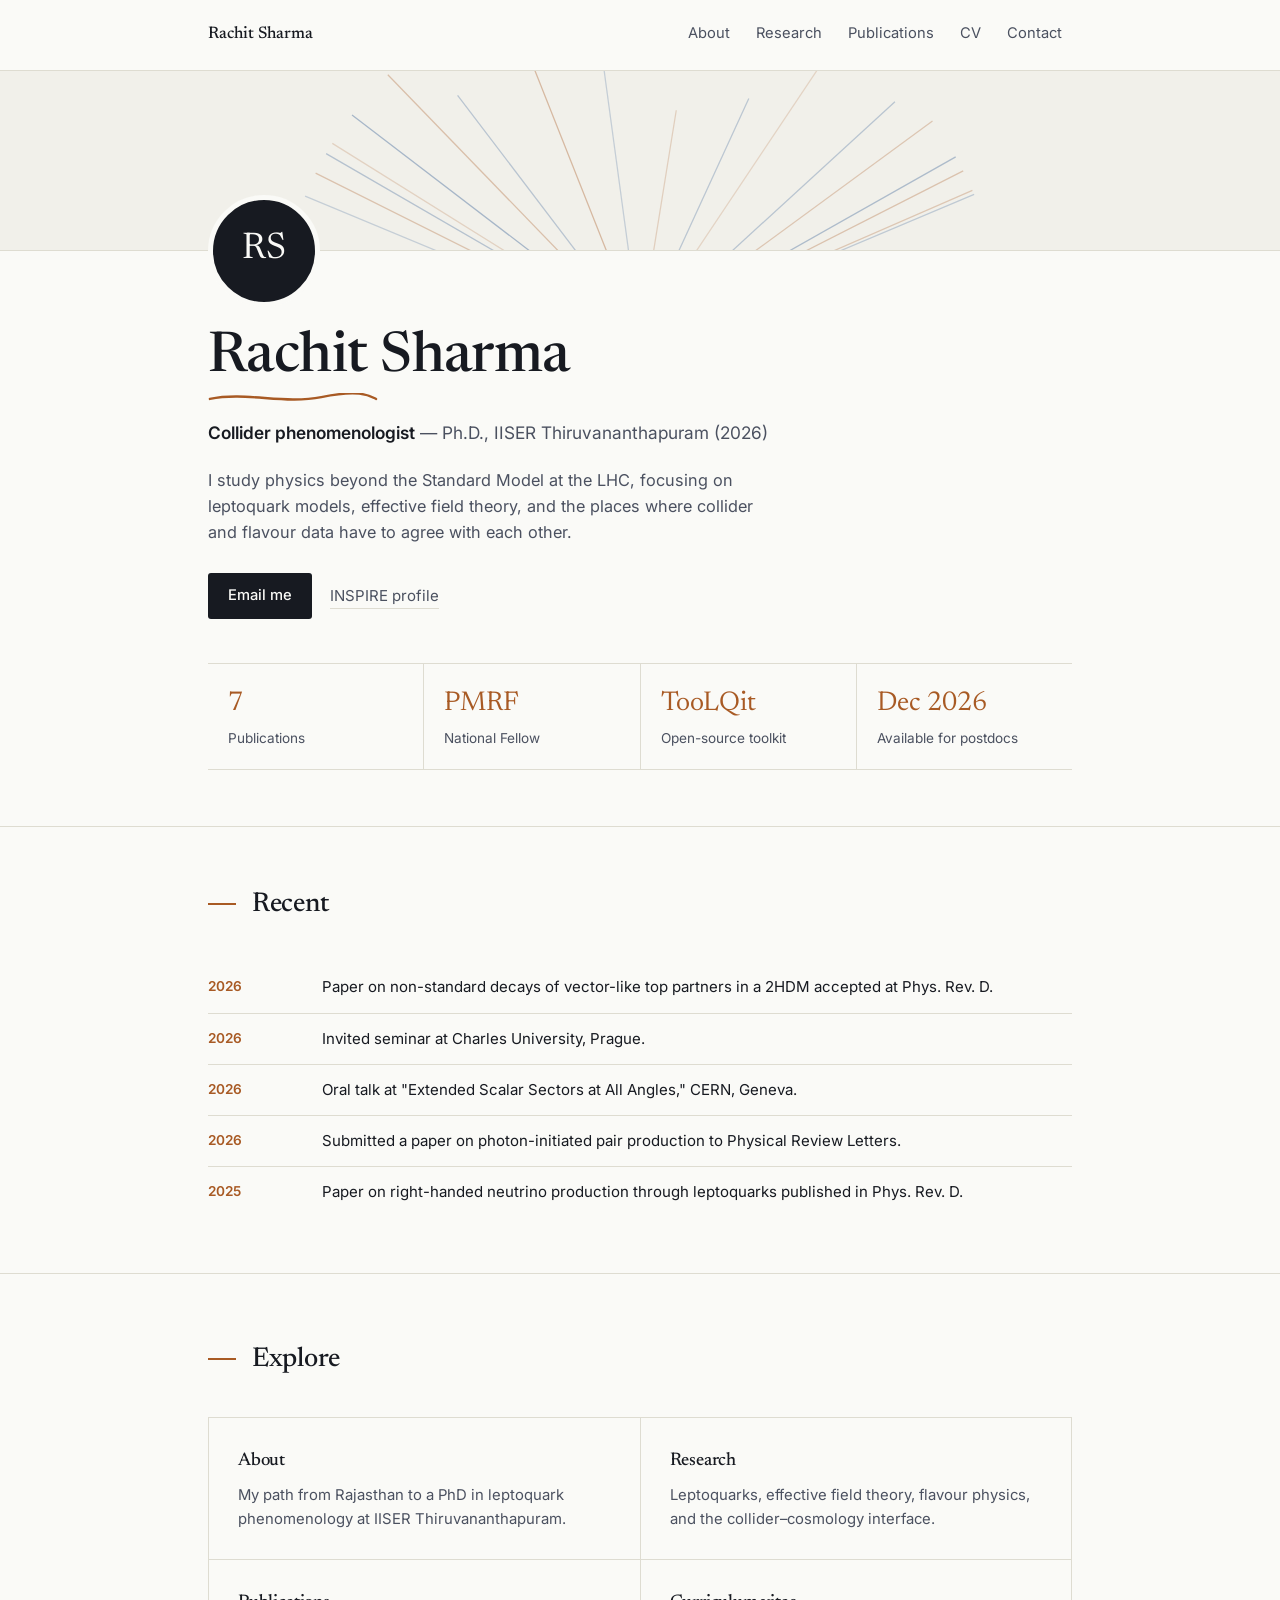
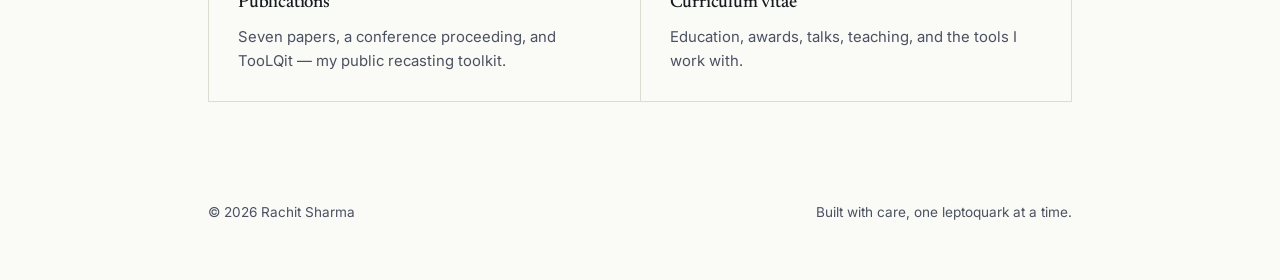
==== commit 3f71acf6: "Add files via upload" ====
--- a/index.html
+++ b/index.html
@@ -33,9 +33,34 @@
 <main>
 
   <section class="hero">
-    <div class="wrap hero-inner">
-      <div>
-        <div class="eyebrow-photo" role="img" aria-label="Photo placeholder — initials RS">RS</div>
+    <div class="banner" aria-hidden="true">
+      <svg viewBox="0 0 1200 180" preserveAspectRatio="xMidYMax slice" xmlns="http://www.w3.org/2000/svg">
+        <line class="ray" x1="600" y1="260" x2="20" y2="19" stroke="#24518C" stroke-width="1.2" opacity="0.21" style="animation-delay:0.39s"/>
+        <line class="ray" x1="600" y1="260" x2="88" y2="4" stroke="#A85A24" stroke-width="1.2" opacity="0.3" style="animation-delay:0.22s"/>
+        <line class="ray" x1="600" y1="260" x2="156" y2="3" stroke="#24518C" stroke-width="1.2" opacity="0.29" style="animation-delay:0.02s"/>
+        <line class="ray" x1="600" y1="260" x2="225" y2="26" stroke="#A85A24" stroke-width="1.2" opacity="0.2" style="animation-delay:0.05s"/>
+        <line class="ray" x1="600" y1="260" x2="293" y2="25" stroke="#24518C" stroke-width="1.2" opacity="0.36" style="animation-delay:0.07s"/>
+        <line class="ray" x1="600" y1="260" x2="361" y2="13" stroke="#A85A24" stroke-width="1.2" opacity="0.32" style="animation-delay:0.57s"/>
+        <line class="ray" x1="600" y1="260" x2="429" y2="35" stroke="#24518C" stroke-width="1.2" opacity="0.27" style="animation-delay:0.59s"/>
+        <line class="ray" x1="600" y1="260" x2="498" y2="3" stroke="#A85A24" stroke-width="1.2" opacity="0.37" style="animation-delay:0.17s"/>
+        <line class="ray" x1="600" y1="260" x2="566" y2="9" stroke="#24518C" stroke-width="1.2" opacity="0.21" style="animation-delay:0.19s"/>
+        <line class="ray" x1="600" y1="260" x2="634" y2="49" stroke="#A85A24" stroke-width="1.2" opacity="0.22" style="animation-delay:0.35s"/>
+        <line class="ray" x1="600" y1="260" x2="702" y2="38" stroke="#24518C" stroke-width="1.2" opacity="0.26" style="animation-delay:0.33s"/>
+        <line class="ray" x1="600" y1="260" x2="771" y2="4" stroke="#A85A24" stroke-width="1.2" opacity="0.19" style="animation-delay:0.12s"/>
+        <line class="ray" x1="600" y1="260" x2="839" y2="41" stroke="#24518C" stroke-width="1.2" opacity="0.27" style="animation-delay:0.19s"/>
+        <line class="ray" x1="600" y1="260" x2="907" y2="35" stroke="#A85A24" stroke-width="1.2" opacity="0.28" style="animation-delay:0.18s"/>
+        <line class="ray" x1="600" y1="260" x2="975" y2="48" stroke="#24518C" stroke-width="1.2" opacity="0.33" style="animation-delay:0.15s"/>
+        <line class="ray" x1="600" y1="260" x2="1044" y2="34" stroke="#A85A24" stroke-width="1.2" opacity="0.3" style="animation-delay:0.53s"/>
+        <line class="ray" x1="600" y1="260" x2="1112" y2="44" stroke="#24518C" stroke-width="1.2" opacity="0.24" style="animation-delay:0.59s"/>
+        <line class="ray" x1="600" y1="260" x2="1180" y2="7" stroke="#A85A24" stroke-width="1.2" opacity="0.27" style="animation-delay:0.45s"/>
+      </svg>
+    </div>
+
+    <div class="wrap">
+      <div class="profile-row">
+        <div class="avatar-lg" role="img" aria-label="Photo placeholder — initials RS">RS</div>
+      </div>
+      <div class="hero-body">
         <h1 class="title">Rachit Sharma</h1>
         <svg class="title-swash" viewBox="0 0 180 10" aria-hidden="true">
           <path d="M2 6 C 40 -2, 80 12, 120 4 S 170 2, 178 6" fill="none" stroke="#A85A24" stroke-width="2.5" stroke-linecap="round"/>
@@ -47,27 +72,26 @@
           <a class="text-link" href="https://inspirehep.net/authors/2739739" target="_blank" rel="noopener">INSPIRE profile</a>
         </div>
       </div>
-      <div class="diagram-wrap" aria-hidden="true">
-        <svg viewBox="0 0 400 300" xmlns="http://www.w3.org/2000/svg">
-          <line class="draw-line" x1="30" y1="55" x2="150" y2="150" stroke="#24518C" stroke-width="2"/>
-          <line class="draw-line d2" x1="30" y1="245" x2="150" y2="150" stroke="#24518C" stroke-width="2"/>
-          <line class="draw-line d3" x1="150" y1="150" x2="270" y2="150" stroke="#A85A24" stroke-width="2" stroke-dasharray="8 7"/>
-          <line class="draw-line d4" x1="270" y1="150" x2="370" y2="60" stroke="#24518C" stroke-width="2"/>
-          <line class="draw-line d4" x1="270" y1="150" x2="370" y2="240" stroke="#24518C" stroke-width="2"/>
-          <circle class="draw-dot" cx="150" cy="150" r="3.5" fill="#171A21"/>
-          <circle class="draw-dot" cx="270" cy="150" r="3.5" fill="#171A21"/>
-          <text class="draw-dot" x="205" y="138" font-family="Newsreader, serif" font-style="italic" font-size="15" fill="#A85A24" text-anchor="middle">LQ</text>
-        </svg>
-      </div>
-    </div>
 
-    <div class="wrap">
       <div class="stats-row">
         <div class="stat"><span class="num">7</span><span class="lbl">Publications</span></div>
         <div class="stat"><span class="num">PMRF</span><span class="lbl">National Fellow</span></div>
         <div class="stat"><span class="num">TooLQit</span><span class="lbl">Open-source toolkit</span></div>
         <div class="stat"><span class="num">Dec 2026</span><span class="lbl">Available for postdocs</span></div>
       </div>
+    </div>
+  </section>
+
+  <section>
+    <div class="wrap">
+      <div class="section-head"><span class="rule"></span><h2>Recent</h2></div>
+      <ul class="recent-list">
+        <li><span class="when">2026</span><span>Paper on non-standard decays of vector-like top partners in a 2HDM accepted at Phys. Rev. D.</span></li>
+        <li><span class="when">2026</span><span>Invited seminar at Charles University, Prague.</span></li>
+        <li><span class="when">2026</span><span>Oral talk at "Extended Scalar Sectors at All Angles," CERN, Geneva.</span></li>
+        <li><span class="when">2026</span><span>Submitted a paper on photon-initiated pair production to Physical Review Letters.</span></li>
+        <li><span class="when">2025</span><span>Paper on right-handed neutrino production through leptoquarks published in Phys. Rev. D.</span></li>
+      </ul>
     </div>
   </section>
 
--- a/style.css
+++ b/style.css
@@ -96,32 +96,25 @@
   body.nav-open nav.links{opacity:1; pointer-events:auto; transform:translateY(0);}
 }
 
-/* ---------- Home hero ---------- */
-.hero{position:relative; padding:84px 0 64px; overflow:hidden; border-top:none;}
-.hero::before{
-  content:"";
-  position:absolute; inset:0;
-  background-image:
-    linear-gradient(var(--line) 1px, transparent 1px),
-    linear-gradient(90deg, var(--line) 1px, transparent 1px);
-  background-size:34px 34px;
-  opacity:0.35;
-  mask-image:linear-gradient(to bottom, black, transparent 78%);
-  -webkit-mask-image:linear-gradient(to bottom, black, transparent 78%);
-}
-.hero-inner{position:relative; display:grid; grid-template-columns:1.15fr 0.85fr; gap:40px; align-items:center;}
-.eyebrow-photo{
-  width:96px; height:96px; border-radius:50%;
+/* ---------- Home hero: banner + overlapping profile photo ---------- */
+.hero{position:relative; padding:0 0 56px; border-top:none;}
+.banner{position:relative; height:180px; background:var(--paper-alt); border-bottom:1px solid var(--line); overflow:hidden;}
+.banner svg{position:absolute; inset:0; width:100%; height:100%;}
+.banner .ray{stroke-dasharray:340; stroke-dashoffset:340; animation:draw 1.4s ease forwards;}
+.profile-row{position:relative; margin-top:-56px;}
+.avatar-lg{
+  width:112px; height:112px; border-radius:50%;
   background:var(--ink); color:var(--paper);
   display:flex; align-items:center; justify-content:center;
-  font-family:'Newsreader', serif; font-size:2rem;
-  margin-bottom:26px;
-}
-h1.title{font-size:clamp(2.6rem, 5vw, 3.7rem); line-height:1.05; margin:0 0 6px; position:relative; display:inline-block;}
-.title-swash{display:block; width:180px; max-width:60%; height:10px; margin:2px 0 18px;}
-.role-line{font-size:1.1rem; color:var(--ink-soft); margin:0 0 22px;}
+  font-family:'Newsreader', serif; font-size:2.3rem;
+  border:5px solid var(--paper);
+}
+.hero-body{margin-top:22px; max-width:640px;}
+h1.title{font-size:clamp(2.5rem, 5vw, 3.5rem); line-height:1.05; margin:0 0 6px;}
+.title-swash{display:block; width:170px; max-width:55%; height:10px; margin:2px 0 16px;}
+.role-line{font-size:1.08rem; color:var(--ink-soft); margin:0 0 20px;}
 .role-line strong{color:var(--ink); font-weight:600;}
-.hero p.lead{max-width:54ch; color:var(--ink-soft); font-size:1.03rem; margin:0 0 30px;}
+.hero p.lead{max-width:56ch; color:var(--ink-soft); font-size:1.02rem; margin:0 0 28px;}
 .hero-links{display:flex; gap:18px; flex-wrap:wrap; align-items:center;}
 
 .btn{
@@ -133,15 +126,36 @@
 .text-link{font-size:0.94rem; color:var(--ink-soft); border-bottom:1px solid var(--line);}
 .text-link:hover{color:var(--accent); border-color:var(--accent); text-decoration:none;}
 
-.diagram-wrap{position:relative;}
-.diagram-wrap svg{width:100%; height:auto; display:block;}
-.draw-line{stroke-dasharray:220; stroke-dashoffset:220; animation:draw 1.1s ease forwards;}
-.draw-line.d2{animation-delay:.12s;}
-.draw-line.d3{animation-delay:.24s;}
-.draw-line.d4{animation-delay:.36s;}
-.draw-dot{opacity:0; animation:fadeIn .4s ease forwards; animation-delay:1.1s;}
 @keyframes draw{to{stroke-dashoffset:0;}}
 @keyframes fadeIn{to{opacity:1;}}
+
+/* ---------- Recent (home) ---------- */
+.recent-list{list-style:none; margin:0; padding:0;}
+.recent-list li{display:grid; grid-template-columns:96px 1fr; gap:18px; padding:13px 0; border-top:1px solid var(--line); font-size:0.94rem;}
+.recent-list li:first-child{border-top:none;}
+.recent-list .when{color:var(--accent-warm); font-size:0.85rem; font-weight:600; padding-top:1px;}
+@media (max-width:560px){.recent-list li{grid-template-columns:1fr; gap:2px;}}
+
+/* ---------- Feature rows (research page) ---------- */
+.feature-row{display:grid; grid-template-columns:260px 1fr; gap:44px; align-items:center; padding:40px 0; border-top:1px solid var(--line);}
+.feature-row:first-child{border-top:none;}
+.feature-row.reverse{grid-template-columns:1fr 260px;}
+.feature-row.reverse .feature-visual{order:2;}
+.feature-visual{background:var(--paper-alt); border:1px solid var(--line); padding:22px; display:flex; align-items:center; justify-content:center;}
+.feature-visual svg{width:100%; height:auto; display:block;}
+.feature-text h3{font-size:1.25rem; margin:0 0 10px;}
+.feature-text p{color:var(--ink-soft); font-size:0.97rem; margin:0;}
+@media (max-width:700px){
+  .feature-row, .feature-row.reverse{grid-template-columns:1fr;}
+  .feature-row.reverse .feature-visual{order:0;}
+}
+
+/* ---------- Featured publication ---------- */
+.featured-pub{padding:30px 32px; background:var(--paper-alt); border-left:3px solid var(--accent-warm); margin-bottom:44px;}
+.featured-pub .kicker{font-size:0.82rem; color:var(--accent-warm); font-weight:600; margin:0 0 10px;}
+.featured-pub h3{font-size:1.35rem; margin:0 0 10px;}
+.featured-pub .pub-authors{margin:0 0 10px;}
+.featured-pub .pub-meta{font-size:0.9rem;}
 
 .stats-row{
   display:flex; gap:0; margin-top:44px;
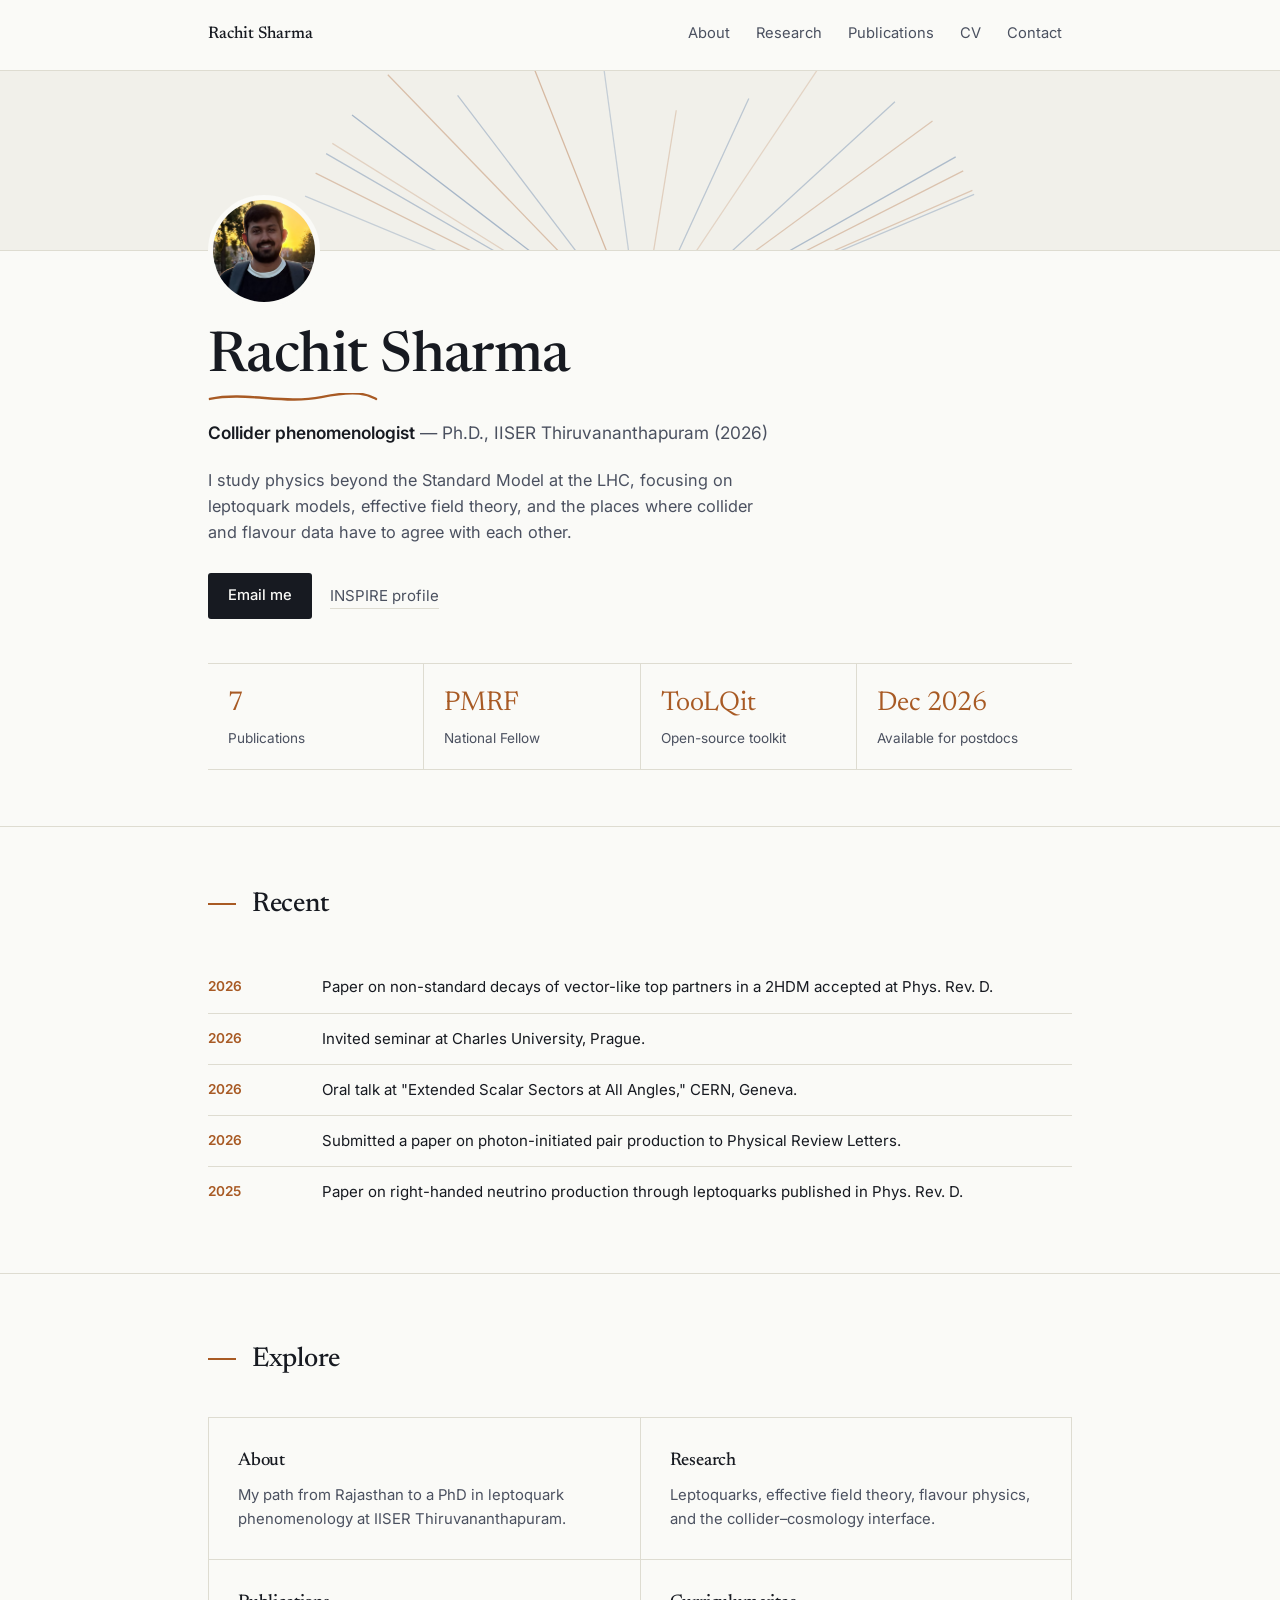
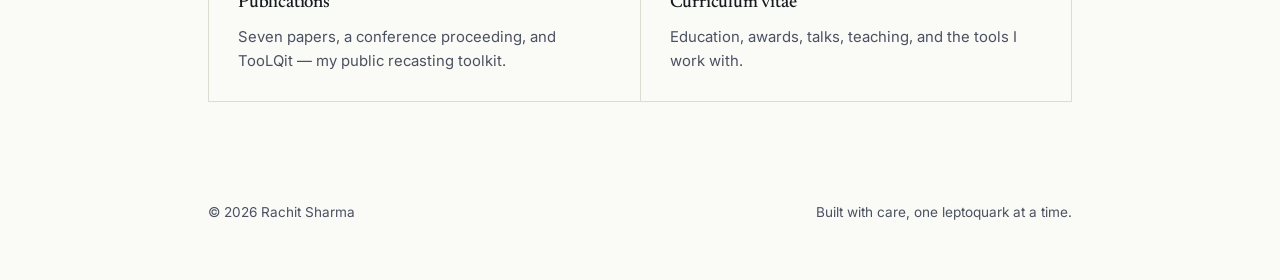
==== commit 7cb393bd: "Add files via upload" ====
--- a/index.html
+++ b/index.html
@@ -58,7 +58,7 @@
 
     <div class="wrap">
       <div class="profile-row">
-        <div class="avatar-lg" role="img" aria-label="Photo placeholder — initials RS">RS</div>
+        <img class="avatar-lg" src="photo.jpg" alt="Rachit Sharma">
       </div>
       <div class="hero-body">
         <h1 class="title">Rachit Sharma</h1>
--- a/style.css
+++ b/style.css
@@ -104,10 +104,10 @@
 .profile-row{position:relative; margin-top:-56px;}
 .avatar-lg{
   width:112px; height:112px; border-radius:50%;
-  background:var(--ink); color:var(--paper);
-  display:flex; align-items:center; justify-content:center;
-  font-family:'Newsreader', serif; font-size:2.3rem;
   border:5px solid var(--paper);
+  background:var(--ink);
+  object-fit:cover;
+  display:block;
 }
 .hero-body{margin-top:22px; max-width:640px;}
 h1.title{font-size:clamp(2.5rem, 5vw, 3.5rem); line-height:1.05; margin:0 0 6px;}
@@ -235,7 +235,7 @@
 ol.pubs{list-style:none; margin:0; padding:0; counter-reset:pub;}
 ol.pubs li{counter-increment:pub; padding:16px 0; border-top:1px solid var(--line); display:grid; grid-template-columns:26px 1fr; gap:4px 14px;}
 ol.pubs li:first-child{border-top:none;}
-ol.pubs li::before{content:counter(pub); color:var(--ink-soft); font-size:0.85rem; padding-top:2px;}
+.pub-num::before{content:counter(pub); color:var(--ink-soft); font-size:0.85rem;}
 .pub-title{font-weight:600; font-size:1rem; margin:0 0 4px;}
 .pub-authors{font-size:0.92rem; color:var(--ink-soft); margin:0 0 4px;}
 .pub-authors .me{color:var(--ink); font-weight:600;}
